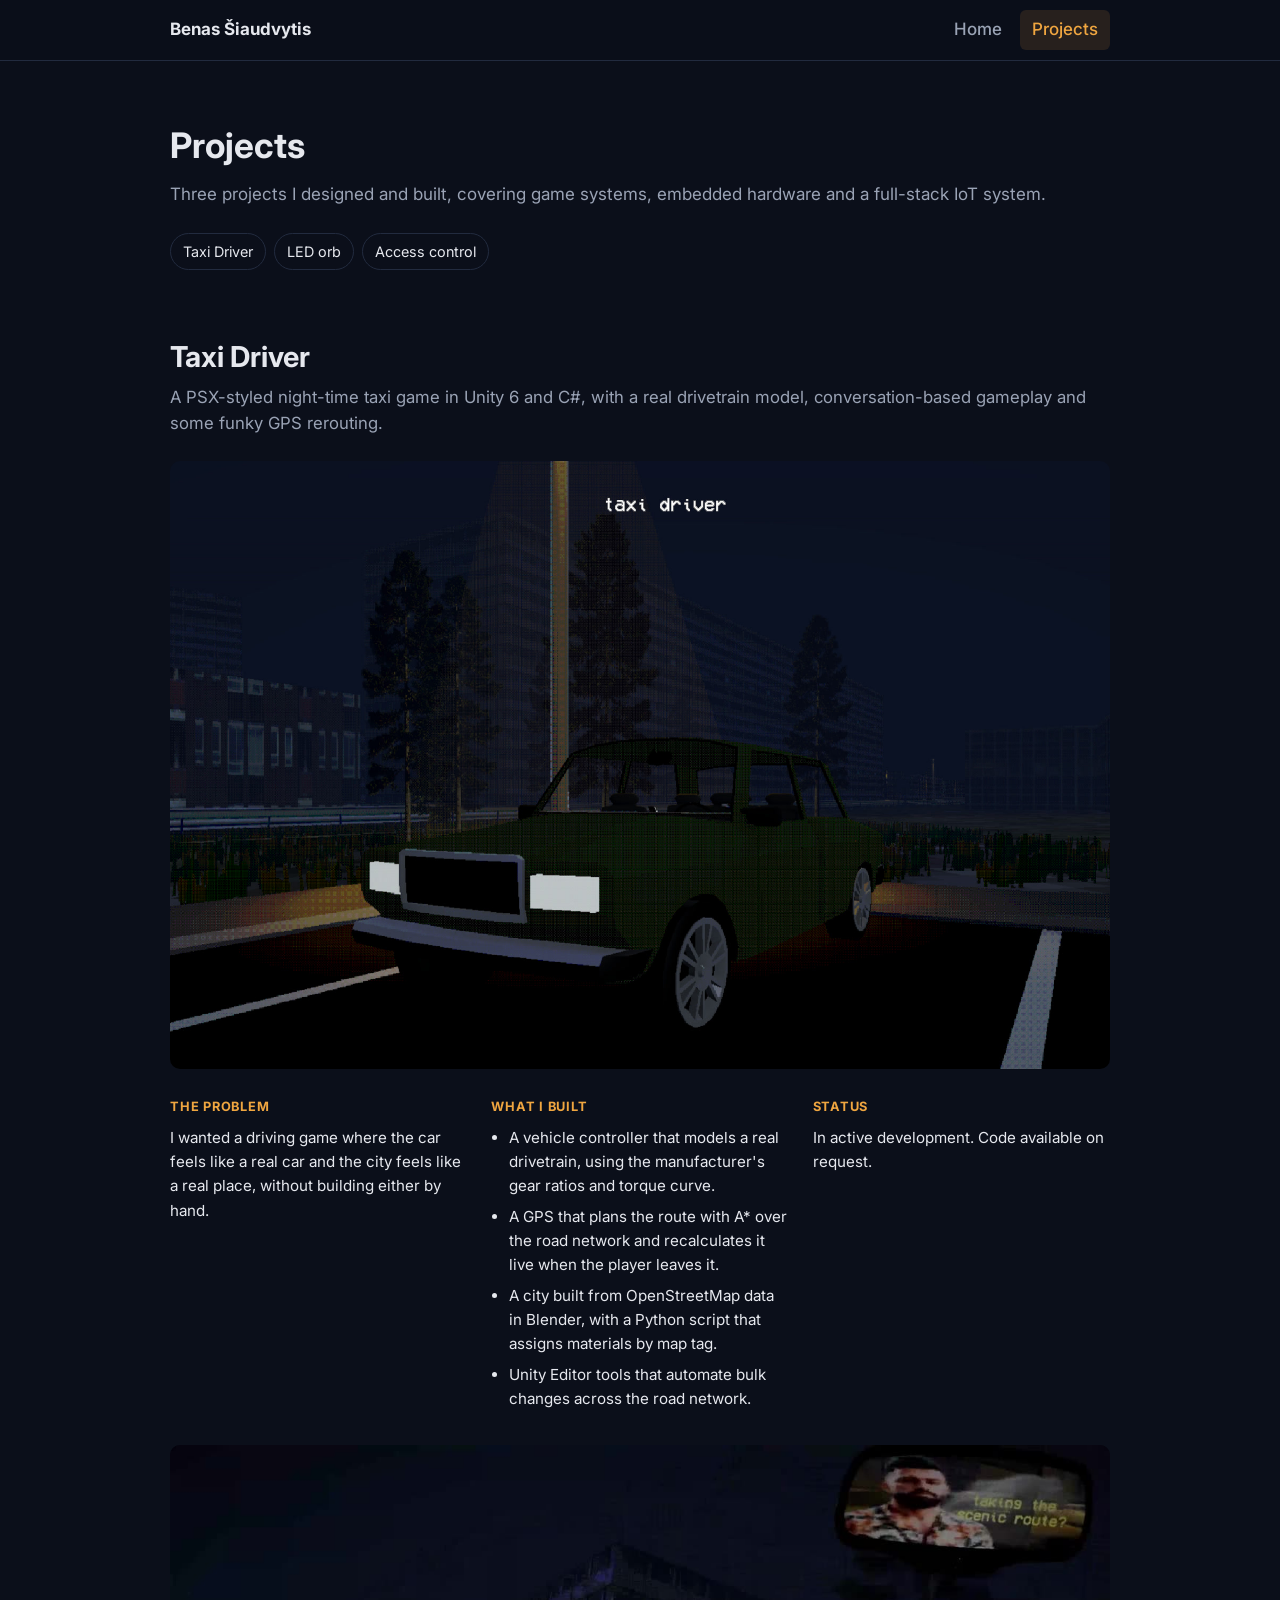
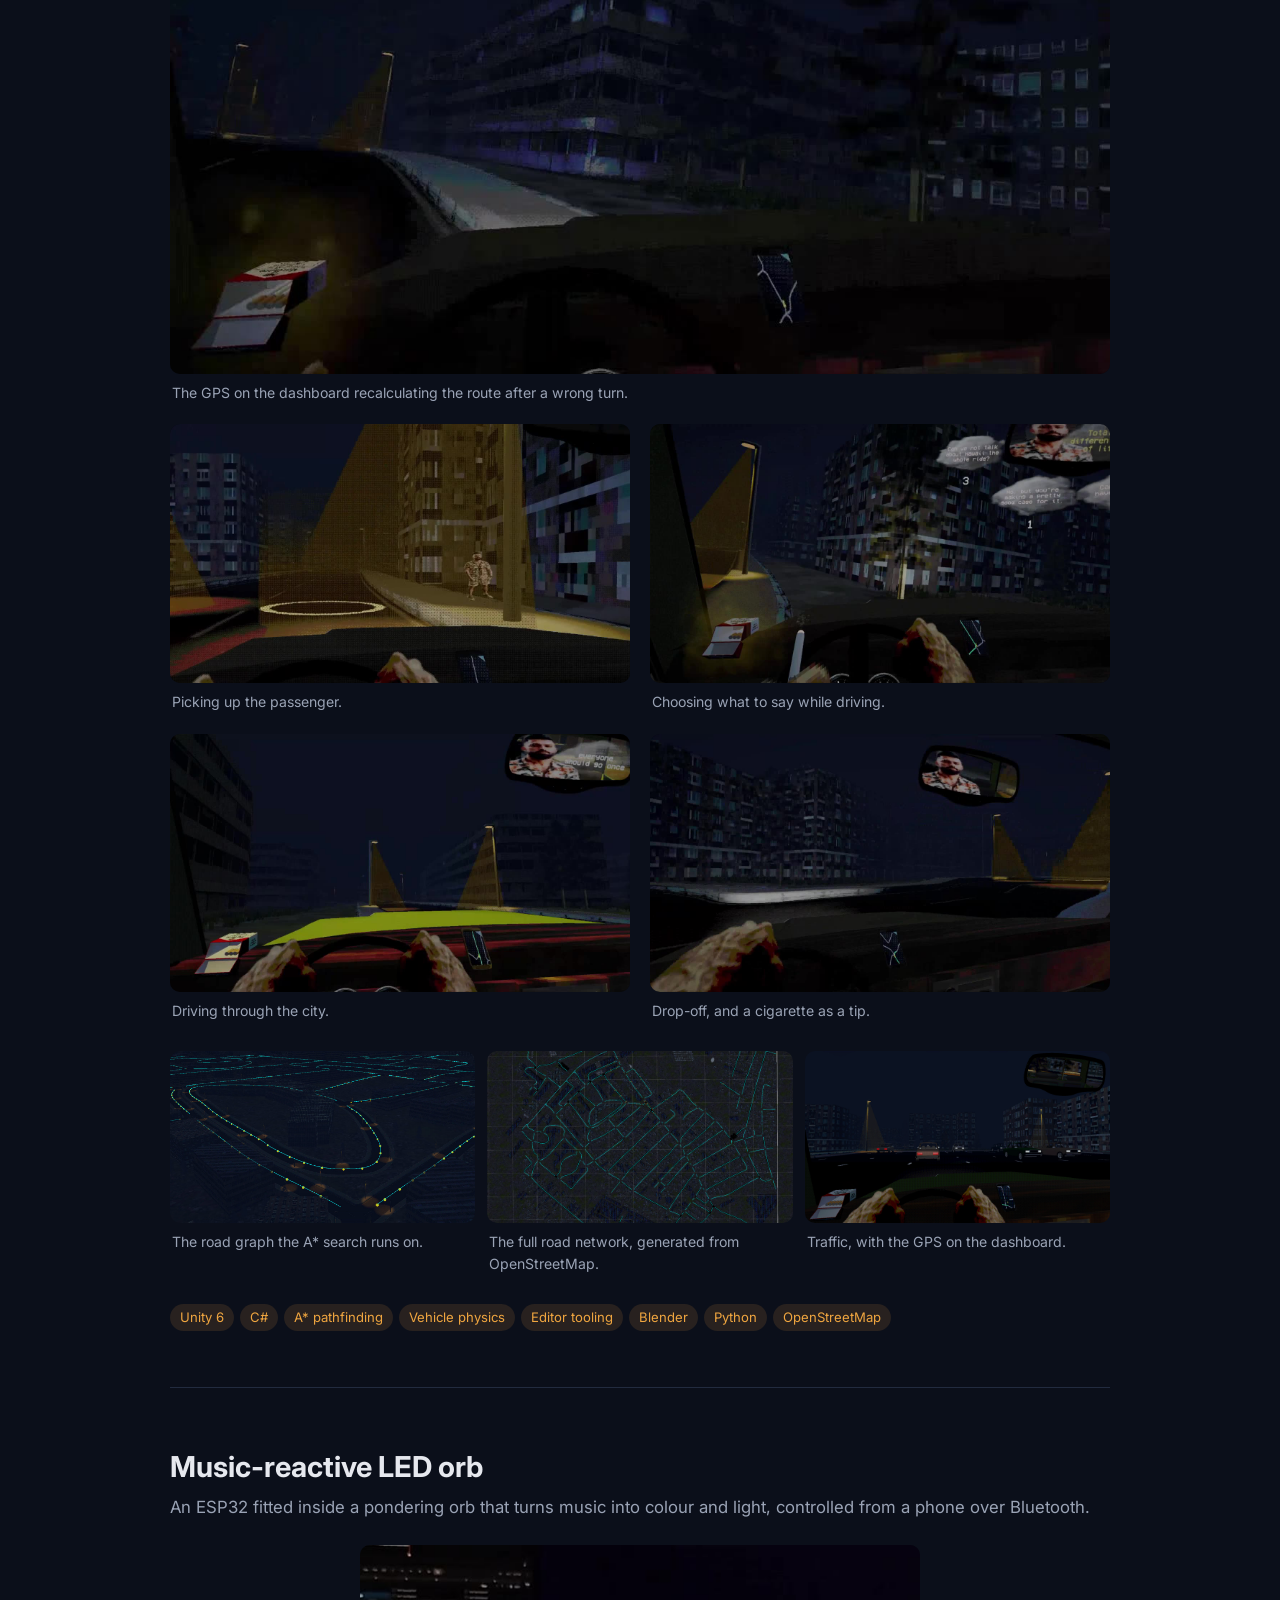
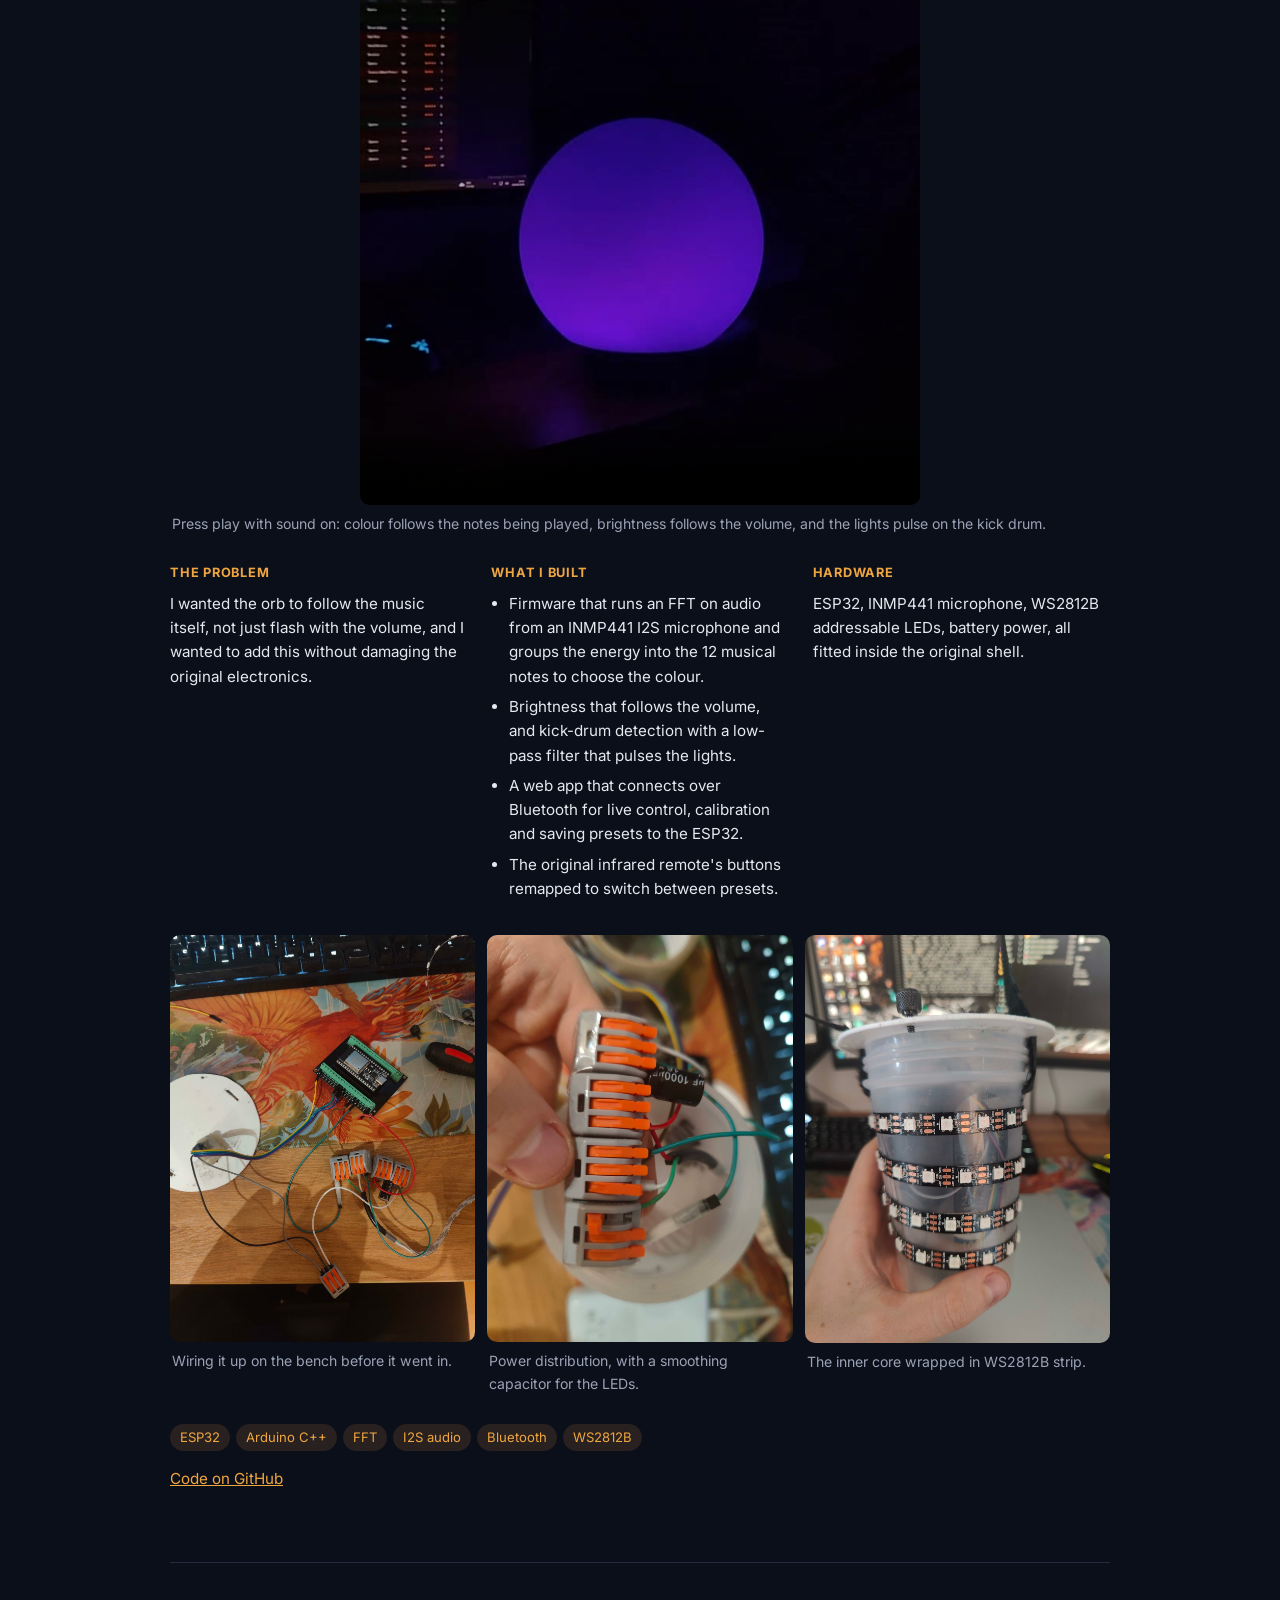
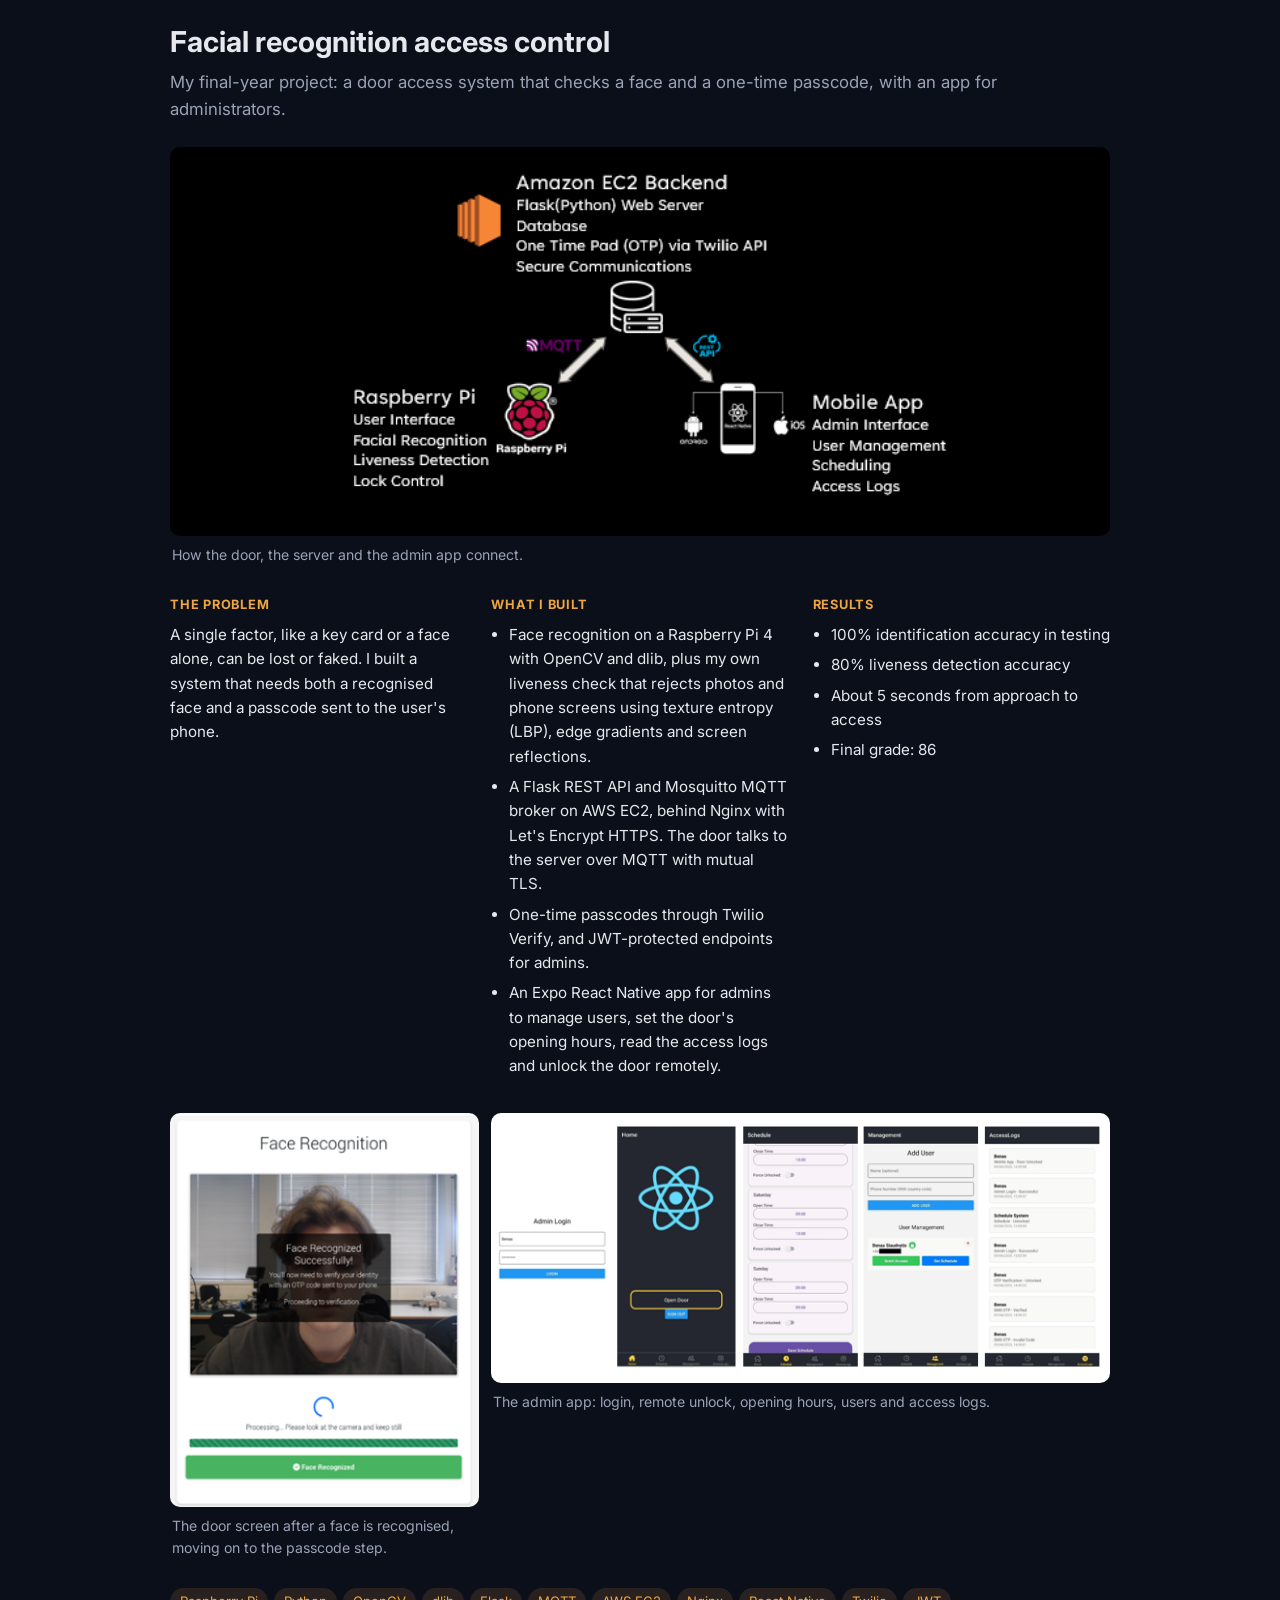
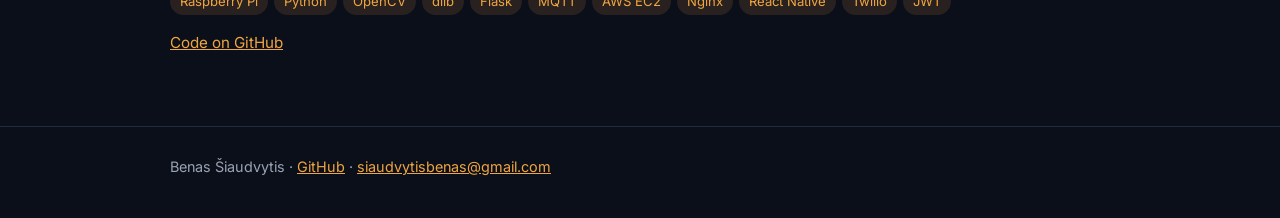
==== projects.html @ 27dfde6b "Portfolio website launch" ====
<!doctype html>
<html lang="en">
<head>
  <meta charset="utf-8">
  <meta name="viewport" content="width=device-width, initial-scale=1">
  <title>Projects · Benas Šiaudvytis</title>
  <meta name="description" content="Projects by Benas Šiaudvytis: a Unity driving game, a music-reactive ESP32 LED orb and a facial recognition access control system.">
  <link rel="preconnect" href="https://fonts.googleapis.com">
  <link rel="preconnect" href="https://fonts.gstatic.com" crossorigin>
  <link href="https://fonts.googleapis.com/css2?family=Inter:wght@400;500;600;700&display=swap" rel="stylesheet">
  <link rel="stylesheet" href="style.css">
</head>
<body>
  <header class="site-header">
    <div class="wrap">
      <a class="brand" href="index.html">Benas Šiaudvytis</a>
      <nav class="nav">
        <a href="index.html">Home</a>
        <a href="projects.html" aria-current="page">Projects</a>
      </nav>
    </div>
  </header>

  <main class="wrap">
    <section class="page-title">
      <h1>Projects</h1>
      <p>Three projects I designed and built, covering game systems, embedded hardware and a full-stack IoT system.</p>
      <ul class="jump">
        <li><a href="#taxi">Taxi Driver</a></li>
        <li><a href="#orb">LED orb</a></li>
        <li><a href="#access">Access control</a></li>
      </ul>
    </section>

    <!-- Taxi Driver -->
    <article class="project" id="taxi">
      <h2>Taxi Driver</h2>
      <p class="summary">A PSX-styled night-time taxi game in Unity 6 and C#, with a real drivetrain model, conversation-based gameplay and some funky GPS rerouting.</p>

      <figure class="headline">
        <div class="media"><img src="assets/taxi/headline.jpg" alt="A green Lada parked under a street lamp, with the title taxi driver above it"></div>
      </figure>

      <div class="detail">
        <div>
          <h3>The problem</h3>
          <p>I wanted a driving game where the car feels like a real car and the city feels like a real place, without building either by hand.</p>
        </div>
        <div>
          <h3>What I built</h3>
          <ul>
            <li>A vehicle controller that models a real drivetrain, using the manufacturer's gear ratios and torque curve.</li>
            <li>A GPS that plans the route with A* over the road network and recalculates it live when the player leaves it.</li>
            <li>A city built from OpenStreetMap data in Blender, with a Python script that assigns materials by map tag.</li>
            <li>Unity Editor tools that automate bulk changes across the road network.</li>
          </ul>
        </div>
        <div>
          <h3>Status</h3>
          <p>In active development. Code available on request.</p>
        </div>
      </div>

      <div class="clips">
        <figure>
          <div class="media"><video data-src="assets/taxi/04-gps-rerouting.mp4" poster="assets/taxi/04-gps-rerouting-poster.jpg" muted loop playsinline preload="none"></video></div>
          <figcaption>The GPS on the dashboard recalculating the route after a wrong turn.</figcaption>
        </figure>
        <figure>
          <div class="media"><video data-src="assets/taxi/01-passenger-intro.mp4" poster="assets/taxi/01-passenger-intro-poster.jpg" muted loop playsinline preload="none"></video></div>
          <figcaption>Picking up the passenger.</figcaption>
        </figure>
        <figure>
          <div class="media"><video data-src="assets/taxi/02-dialogue-options.mp4" poster="assets/taxi/02-dialogue-options-poster.jpg" muted loop playsinline preload="none"></video></div>
          <figcaption>Choosing what to say while driving.</figcaption>
        </figure>
        <figure>
          <div class="media"><video data-src="assets/taxi/03-driving.mp4" poster="assets/taxi/03-driving-poster.jpg" muted loop playsinline preload="none"></video></div>
          <figcaption>Driving through the city.</figcaption>
        </figure>
        <figure>
          <div class="media"><video data-src="assets/taxi/05-cigarette-handoff.mp4" poster="assets/taxi/05-cigarette-handoff-poster.jpg" muted loop playsinline preload="none"></video></div>
          <figcaption>Drop-off, and a cigarette as a tip.</figcaption>
        </figure>
      </div>

      <div class="gallery">
        <figure>
          <div class="media"><img src="assets/taxi/road-graph-gps-nodes.jpg" alt="The road network drawn over the city, with the navigation nodes the A* search uses" loading="lazy"></div>
          <figcaption>The road graph the A* search runs on.</figcaption>
        </figure>
        <figure>
          <div class="media"><img src="assets/taxi/map-road-network.jpg" alt="Top-down view of the whole city's road network" loading="lazy"></div>
          <figcaption>The full road network, generated from OpenStreetMap.</figcaption>
        </figure>
        <figure>
          <div class="media"><img src="assets/taxi/traffic-with-gps.jpg" alt="Traffic ahead on a city road, with the GPS phone on the dashboard" loading="lazy"></div>
          <figcaption>Traffic, with the GPS on the dashboard.</figcaption>
        </figure>
      </div>

      <ul class="tags">
        <li>Unity 6</li><li>C#</li><li>A* pathfinding</li><li>Vehicle physics</li><li>Editor tooling</li><li>Blender</li><li>Python</li><li>OpenStreetMap</li>
      </ul>
    </article>

    <!-- LED orb -->
    <article class="project" id="orb">
      <h2>Music-reactive LED orb</h2>
      <p class="summary">An ESP32 fitted inside a pondering orb that turns music into colour and light, controlled from a phone over Bluetooth.</p>

      <figure class="headline">
        <div class="media orb-clip"><video src="assets/orb/orb-music.mp4" poster="assets/orb/orb-music-poster.jpg" controls playsinline preload="metadata"></video></div>
        <figcaption>Press play with sound on: colour follows the notes being played, brightness follows the volume, and the lights pulse on the kick drum.</figcaption>
      </figure>

      <div class="detail">
        <div>
          <h3>The problem</h3>
          <p>I wanted the orb to follow the music itself, not just flash with the volume, and I wanted to add this without damaging the original electronics.</p>
        </div>
        <div>
          <h3>What I built</h3>
          <ul>
            <li>Firmware that runs an FFT on audio from an INMP441 I2S microphone and groups the energy into the 12 musical notes to choose the colour.</li>
            <li>Brightness that follows the volume, and kick-drum detection with a low-pass filter that pulses the lights.</li>
            <li>A web app that connects over Bluetooth for live control, calibration and saving presets to the ESP32.</li>
            <li>The original infrared remote's buttons remapped to switch between presets.</li>
          </ul>
        </div>
        <div>
          <h3>Hardware</h3>
          <p>ESP32, INMP441 microphone, WS2812B addressable LEDs, battery power, all fitted inside the original shell.</p>
        </div>
      </div>

            <div class="gallery portraits">
        <figure>
          <div class="media"><img src="assets/orb/wiring-layout.jpg" alt="ESP32 on a screw-terminal board wired to lever connectors and an LED strip, laid out on a desk" loading="lazy"></div>
          <figcaption>Wiring it up on the bench before it went in.</figcaption>
        </figure>
        <figure>
          <div class="media"><img src="assets/orb/connectors.jpg" alt="Close-up of lever connectors and a smoothing capacitor inside the orb's base" loading="lazy"></div>
          <figcaption>Power distribution, with a smoothing capacitor for the LEDs.</figcaption>
        </figure>
        <figure>
          <div class="media"><img src="assets/orb/led-core.jpg" alt="The orb's inner core wrapped in rows of addressable LED strip, with the lid fitted" loading="lazy"></div>
          <figcaption>The inner core wrapped in WS2812B strip.</figcaption>
        </figure>
      </div>

<ul class="tags">
        <li>ESP32</li><li>Arduino C++</li><li>FFT</li><li>I2S audio</li><li>Bluetooth</li><li>WS2812B</li>
      </ul>
      <p class="project-links"><a href="https://github.com/FizziMilk">Code on GitHub</a></p>
    </article>

    <!-- Access control -->
    <article class="project" id="access">
      <h2>Facial recognition access control</h2>
      <p class="summary">My final-year project: a door access system that checks a face and a one-time passcode, with an app for administrators.</p>

      <figure class="headline">
        <div class="media diagram"><img src="assets/iot/system-overview.png" alt="System diagram: a Raspberry Pi and a React Native mobile app both connect to a Flask backend on Amazon EC2, the Pi over MQTT and the app over a REST API"></div>
        <figcaption>How the door, the server and the admin app connect.</figcaption>
      </figure>

      <div class="detail">
        <div>
          <h3>The problem</h3>
          <p>A single factor, like a key card or a face alone, can be lost or faked. I built a system that needs both a recognised face and a passcode sent to the user's phone.</p>
        </div>
        <div>
          <h3>What I built</h3>
          <ul>
            <li>Face recognition on a Raspberry Pi 4 with OpenCV and dlib, plus my own liveness check that rejects photos and phone screens using texture entropy (LBP), edge gradients and screen reflections.</li>
            <li>A Flask REST API and Mosquitto MQTT broker on AWS EC2, behind Nginx with Let's Encrypt HTTPS. The door talks to the server over MQTT with mutual TLS.</li>
            <li>One-time passcodes through Twilio Verify, and JWT-protected endpoints for admins.</li>
            <li>An Expo React Native app for admins to manage users, set the door's opening hours, read the access logs and unlock the door remotely.</li>
          </ul>
        </div>
        <div>
          <h3>Results</h3>
          <ul>
            <li>100% identification accuracy in testing</li>
            <li>80% liveness detection accuracy</li>
            <li>About 5 seconds from approach to access</li>
            <li>Final grade: 86</li>
          </ul>
        </div>
      </div>

            <div class="gallery natural">
        <figure>
          <div class="media"><img src="assets/iot/face-recognition.png" alt="The door screen showing Face Recognized Successfully and asking for the passcode sent by text" loading="lazy"></div>
          <figcaption>The door screen after a face is recognised, moving on to the passcode step.</figcaption>
        </figure>
        <figure>
          <div class="media"><img src="assets/iot/admin-app.png" alt="Five screens of the admin app: login, home with an Open Door button, weekly schedule, user management and access logs" loading="lazy"></div>
          <figcaption>The admin app: login, remote unlock, opening hours, users and access logs.</figcaption>
        </figure>
      </div>

<ul class="tags">
        <li>Raspberry Pi</li><li>Python</li><li>OpenCV</li><li>dlib</li><li>Flask</li><li>MQTT</li><li>AWS EC2</li><li>Nginx</li><li>React Native</li><li>Twilio</li><li>JWT</li>
      </ul>
      <p class="project-links"><a href="https://github.com/FizziMilk/iot-access-control-system">Code on GitHub</a></p>
    </article>
  </main>

  <footer class="site-footer">
    <div class="wrap">Benas Šiaudvytis · <a href="https://github.com/FizziMilk">GitHub</a> · <a href="mailto:siaudvytisbenas@gmail.com">siaudvytisbenas@gmail.com</a></div>
  </footer>

  <script>
    // Load and play each clip only while it is on screen, so the page stays light.
    const videos = document.querySelectorAll("video[data-src]");
    const observer = new IntersectionObserver(entries => {
      for (const entry of entries) {
        const v = entry.target;
        if (entry.isIntersecting) {
          if (!v.src) v.src = v.dataset.src;
          v.play().catch(() => {});
        } else {
          v.pause();
        }
      }
    }, { threshold: 0.25 });
    videos.forEach(v => observer.observe(v));
  </script>
</body>
</html>
---- style.css ----
:root {
  /* Night city: deep navy ground, sodium street-lamp amber as the one accent */
  --bg: #0b0f1a;
  --surface: #121929;
  --text: #e6e8ee;
  --muted: #9aa3b5;
  --line: #222b3f;
  --accent: #f0a640;
  --accent-hover: #ffbd5c;
  --accent-soft: rgba(240, 166, 64, 0.12);
  --on-accent: #0b0f1a;
  --media-bg: #070a12;
  --max: 980px;
  color-scheme: dark;
}

* { box-sizing: border-box; }

html { scroll-behavior: smooth; }

body {
  margin: 0;
  background: var(--bg);
  color: var(--text);
  font-family: "Inter", system-ui, -apple-system, "Segoe UI", Roboto, sans-serif;
  font-size: 17px;
  line-height: 1.6;
}

a { color: var(--accent); }
a:hover { text-decoration-thickness: 2px; }
:focus-visible { outline: 2px solid var(--accent); outline-offset: 2px; }

img, video { display: block; max-width: 100%; }

.wrap { max-width: var(--max); margin: 0 auto; padding: 0 20px; }

/* Header and navigation */
.site-header {
  position: sticky; top: 0; z-index: 10;
  background: rgba(11, 15, 26, 0.88);
  backdrop-filter: blur(6px);
  border-bottom: 1px solid var(--line);
}
.site-header .wrap {
  display: flex; align-items: center; justify-content: space-between;
  height: 60px;
}
.brand { font-weight: 700; color: var(--text); text-decoration: none; }
.nav { display: flex; gap: 6px; }
.nav a {
  color: var(--muted); text-decoration: none; font-weight: 500;
  padding: 6px 12px; border-radius: 6px;
}
.nav a:hover { color: var(--text); background: var(--surface); }
.nav a[aria-current="page"] { color: var(--accent); background: var(--accent-soft); }

/* Home page */
.hero { padding: 88px 0 56px; }
.hero h1 { font-size: clamp(2.2rem, 6vw, 3.4rem); line-height: 1.1; margin: 0 0 12px; }
.hero .tagline { font-size: 1.2rem; color: var(--muted); margin: 0 0 28px; max-width: 640px; }
.hero p { max-width: 680px; }

.links { display: flex; flex-wrap: wrap; gap: 10px; margin-top: 28px; }
.btn {
  display: inline-block; padding: 10px 18px; border-radius: 8px;
  border: 1px solid var(--line); background: var(--surface);
  color: var(--text); text-decoration: none; font-weight: 600; font-size: 0.95rem;
}
.btn:hover { border-color: var(--accent); color: var(--accent); }
.btn.primary { background: var(--accent); border-color: var(--accent); color: var(--on-accent); }
.btn.primary:hover { background: var(--accent-hover); border-color: var(--accent-hover); }

.section { padding: 48px 0; border-top: 1px solid var(--line); }
.section h2 { font-size: 1.5rem; margin: 0 0 20px; }

.cards { display: grid; grid-template-columns: repeat(3, 1fr); gap: 16px; }
.card {
  display: block; background: var(--surface); border: 1px solid var(--line);
  border-radius: 10px; overflow: hidden; color: var(--text); text-decoration: none;
}
.card:hover { border-color: var(--accent); }
.card .thumb { aspect-ratio: 16 / 9; background: var(--media-bg); object-fit: cover; object-position: center top; width: 100%; }
.card .thumb.empty {
  display: flex; align-items: center; justify-content: center;
  color: var(--muted); font-size: 0.85rem;
}
.card .body { padding: 14px 16px 18px; }
.card h3 { margin: 0 0 4px; font-size: 1.05rem; }
.card p { margin: 0; color: var(--muted); font-size: 0.92rem; line-height: 1.5; }

.skills { display: grid; grid-template-columns: 180px 1fr; gap: 10px 24px; margin: 0; }
.skills dt { font-weight: 600; }
.skills dd { margin: 0; color: var(--muted); }

/* Projects page */
.page-title { padding: 56px 0 8px; }
.page-title h1 { margin: 0 0 8px; font-size: 2.2rem; }
.page-title p { margin: 0; color: var(--muted); }

.jump { display: flex; flex-wrap: wrap; gap: 8px; margin: 24px 0 0; padding: 0; list-style: none; }
.jump a {
  display: inline-block; padding: 6px 12px; border: 1px solid var(--line);
  border-radius: 999px; color: var(--text); text-decoration: none; font-size: 0.9rem;
}
.jump a:hover { border-color: var(--accent); color: var(--accent); }

.project { padding: 56px 0; border-top: 1px solid var(--line); scroll-margin-top: 70px; }
.project:first-of-type { border-top: 0; }
.project h2 { font-size: 1.8rem; margin: 0 0 4px; }
.project .summary { color: var(--muted); margin: 0 0 24px; font-size: 1.05rem; }

.media { background: var(--media-bg); border-radius: 10px; overflow: hidden; }
.media img, .media video { width: 100%; height: auto; }
figure { margin: 0; }
figcaption { font-size: 0.88rem; color: var(--muted); padding: 8px 2px 0; }

.headline { margin-bottom: 28px; }

.clips { display: grid; grid-template-columns: repeat(2, 1fr); gap: 20px; margin: 28px 0; }
.clips figure:first-child { grid-column: 1 / -1; }

.gallery { display: grid; grid-template-columns: repeat(3, 1fr); gap: 12px; margin: 28px 0; }
.gallery .media { aspect-ratio: 16 / 9; }
.gallery img { height: 100%; object-fit: cover; }

.detail { display: grid; grid-template-columns: repeat(3, 1fr); gap: 24px; margin: 28px 0; }
.detail h3 {
  font-size: 0.8rem; text-transform: uppercase; letter-spacing: 0.06em;
  color: var(--accent); margin: 0 0 8px;
}
.detail p, .detail ul { margin: 0; font-size: 0.95rem; }
.detail ul { padding-left: 18px; }
.detail li { margin-bottom: 6px; }

.tags { display: flex; flex-wrap: wrap; gap: 6px; margin: 20px 0 0; padding: 0; list-style: none; }
.tags li {
  font-size: 0.82rem; padding: 3px 10px; border-radius: 999px;
  background: var(--accent-soft); color: var(--accent);
}
.project-links { margin-top: 16px; font-size: 0.95rem; }

.placeholder {
  aspect-ratio: 16 / 9; display: flex; align-items: center; justify-content: center;
  border: 2px dashed var(--line); border-radius: 10px; color: var(--muted);
  font-size: 0.95rem; text-align: center; padding: 16px; background: var(--surface);
}

.site-footer { border-top: 1px solid var(--line); padding: 28px 0 40px; color: var(--muted); font-size: 0.9rem; }

@media (max-width: 760px) {
  body { font-size: 16px; }
  .hero { padding: 56px 0 40px; }
  .cards, .detail { grid-template-columns: 1fr; }
  .clips { grid-template-columns: 1fr; }
  .gallery { grid-template-columns: repeat(2, 1fr); }
  .skills { grid-template-columns: 1fr; gap: 2px; }
  .skills dd { margin-bottom: 10px; }
  .nav a { padding: 6px 8px; }
}

/* Diagrams and small screenshots keep their own shape instead of being cropped */
.card .thumb.contain { object-fit: contain; object-position: center; background: #000; }
.media.diagram { background: #000; display: flex; justify-content: center; padding: 16px; }
.media.diagram img { width: 100%; max-width: 640px; }
.gallery.natural { grid-template-columns: 1fr 2fr; align-items: start; }
.gallery.natural .media { aspect-ratio: auto; background: var(--surface); }
.gallery.natural img { height: auto; object-fit: contain; }
@media (max-width: 760px) { .gallery.natural { grid-template-columns: 1fr; } }

/* Orb: square clip kept to a sensible size, portrait build photos */
.media.orb-clip { max-width: 560px; margin: 0 auto; }
.gallery.portraits .media { aspect-ratio: 3 / 4; }
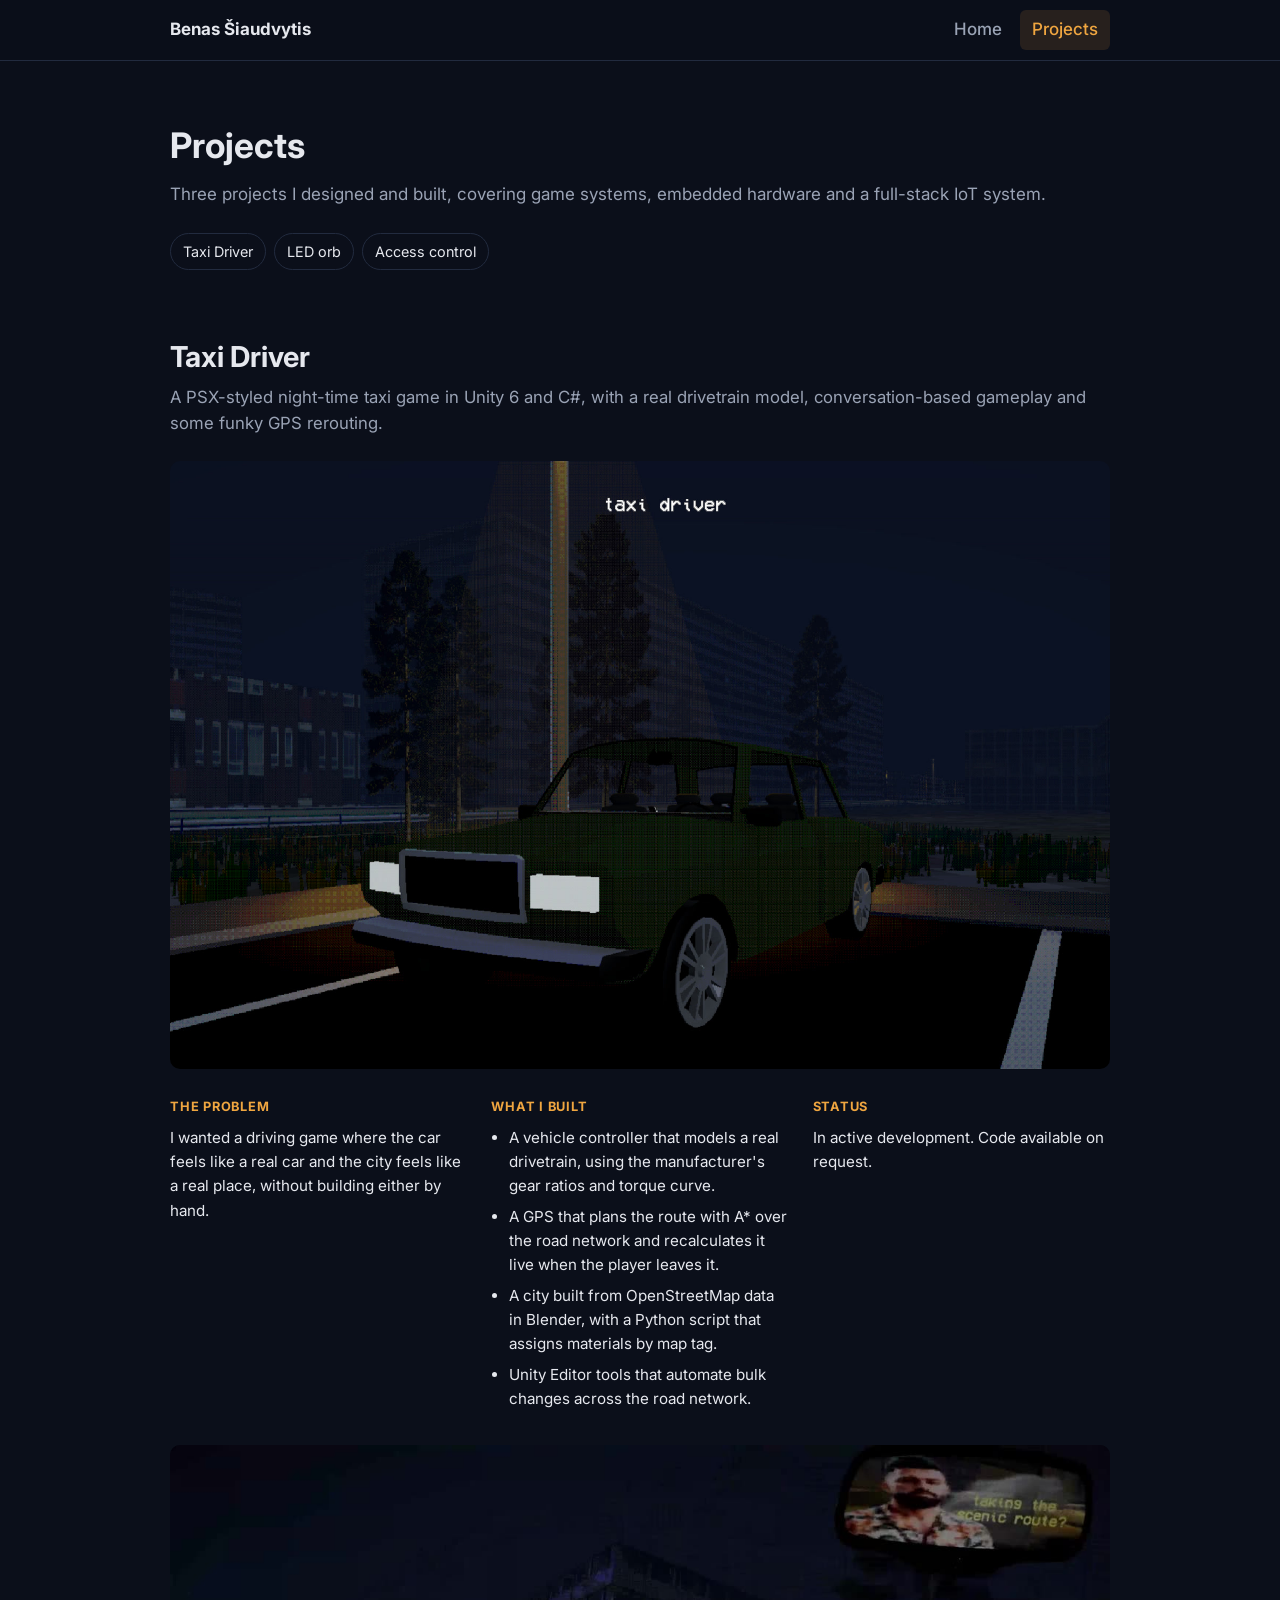
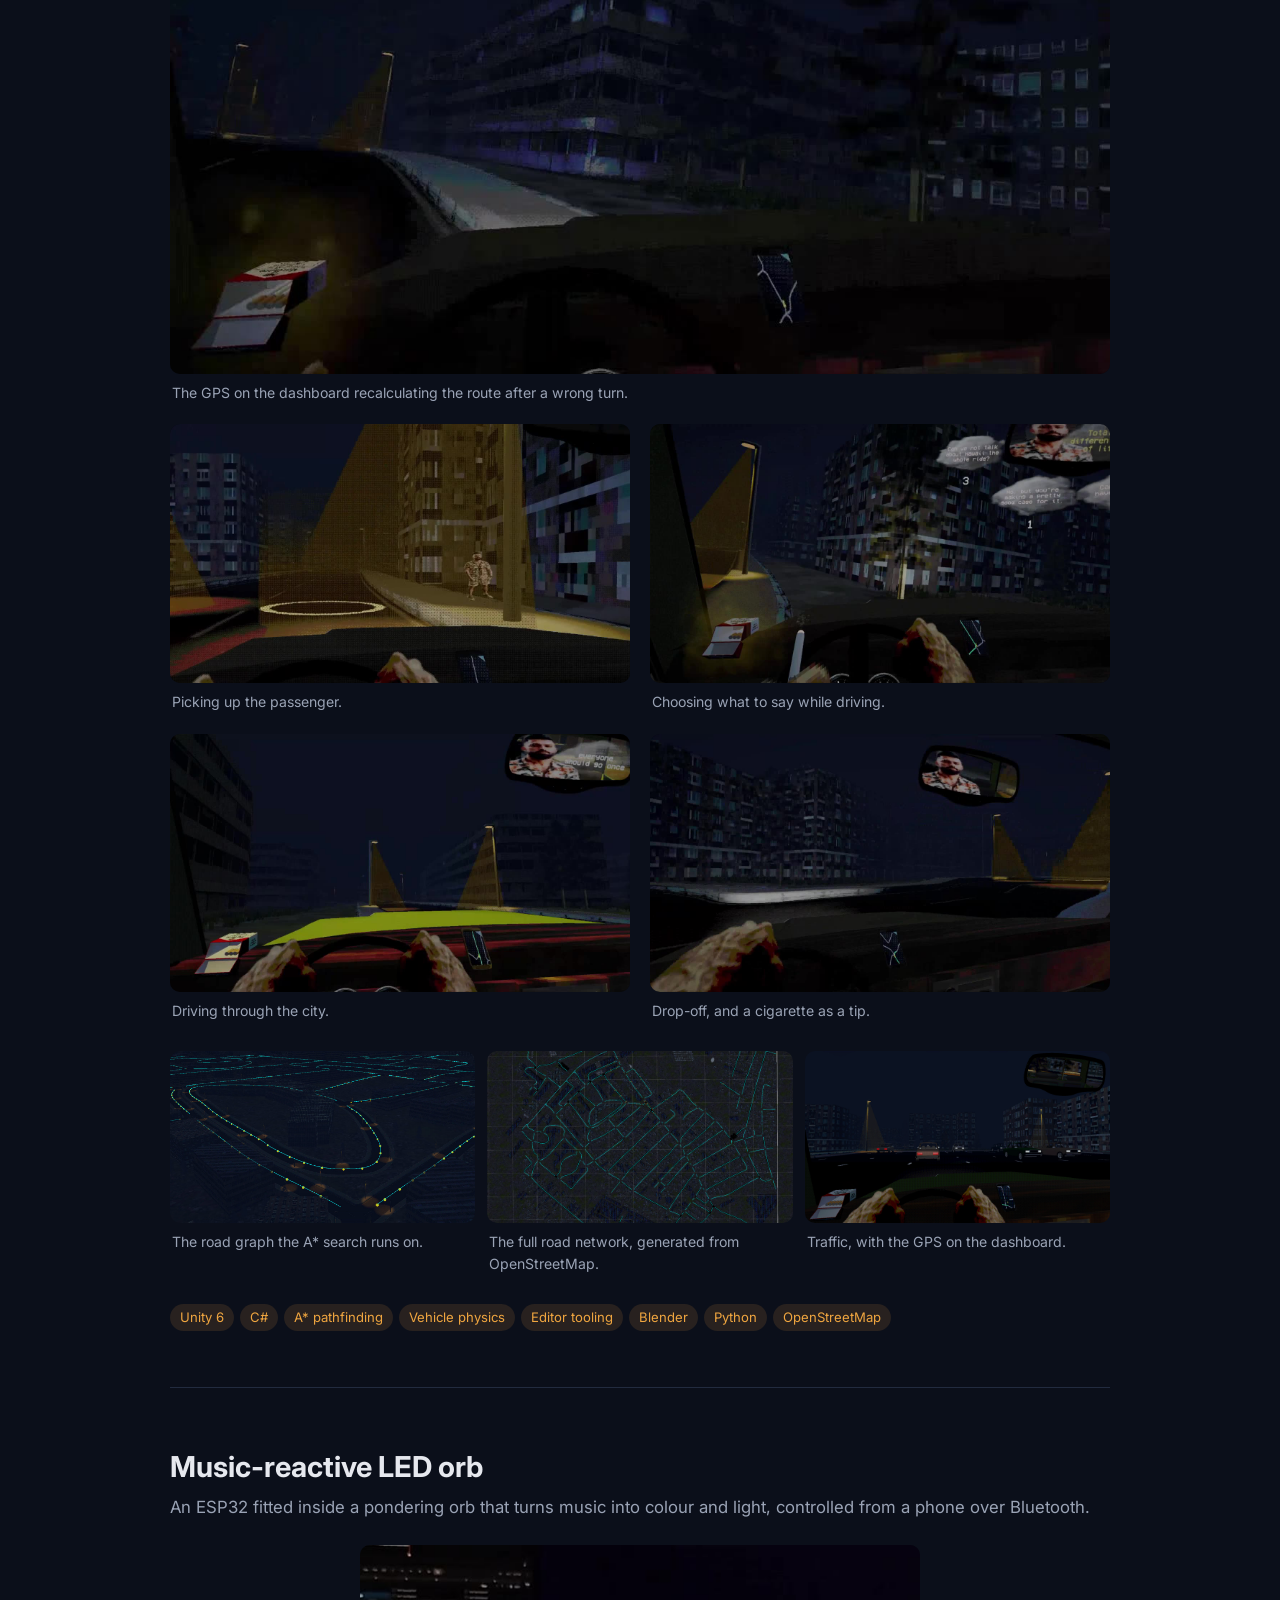
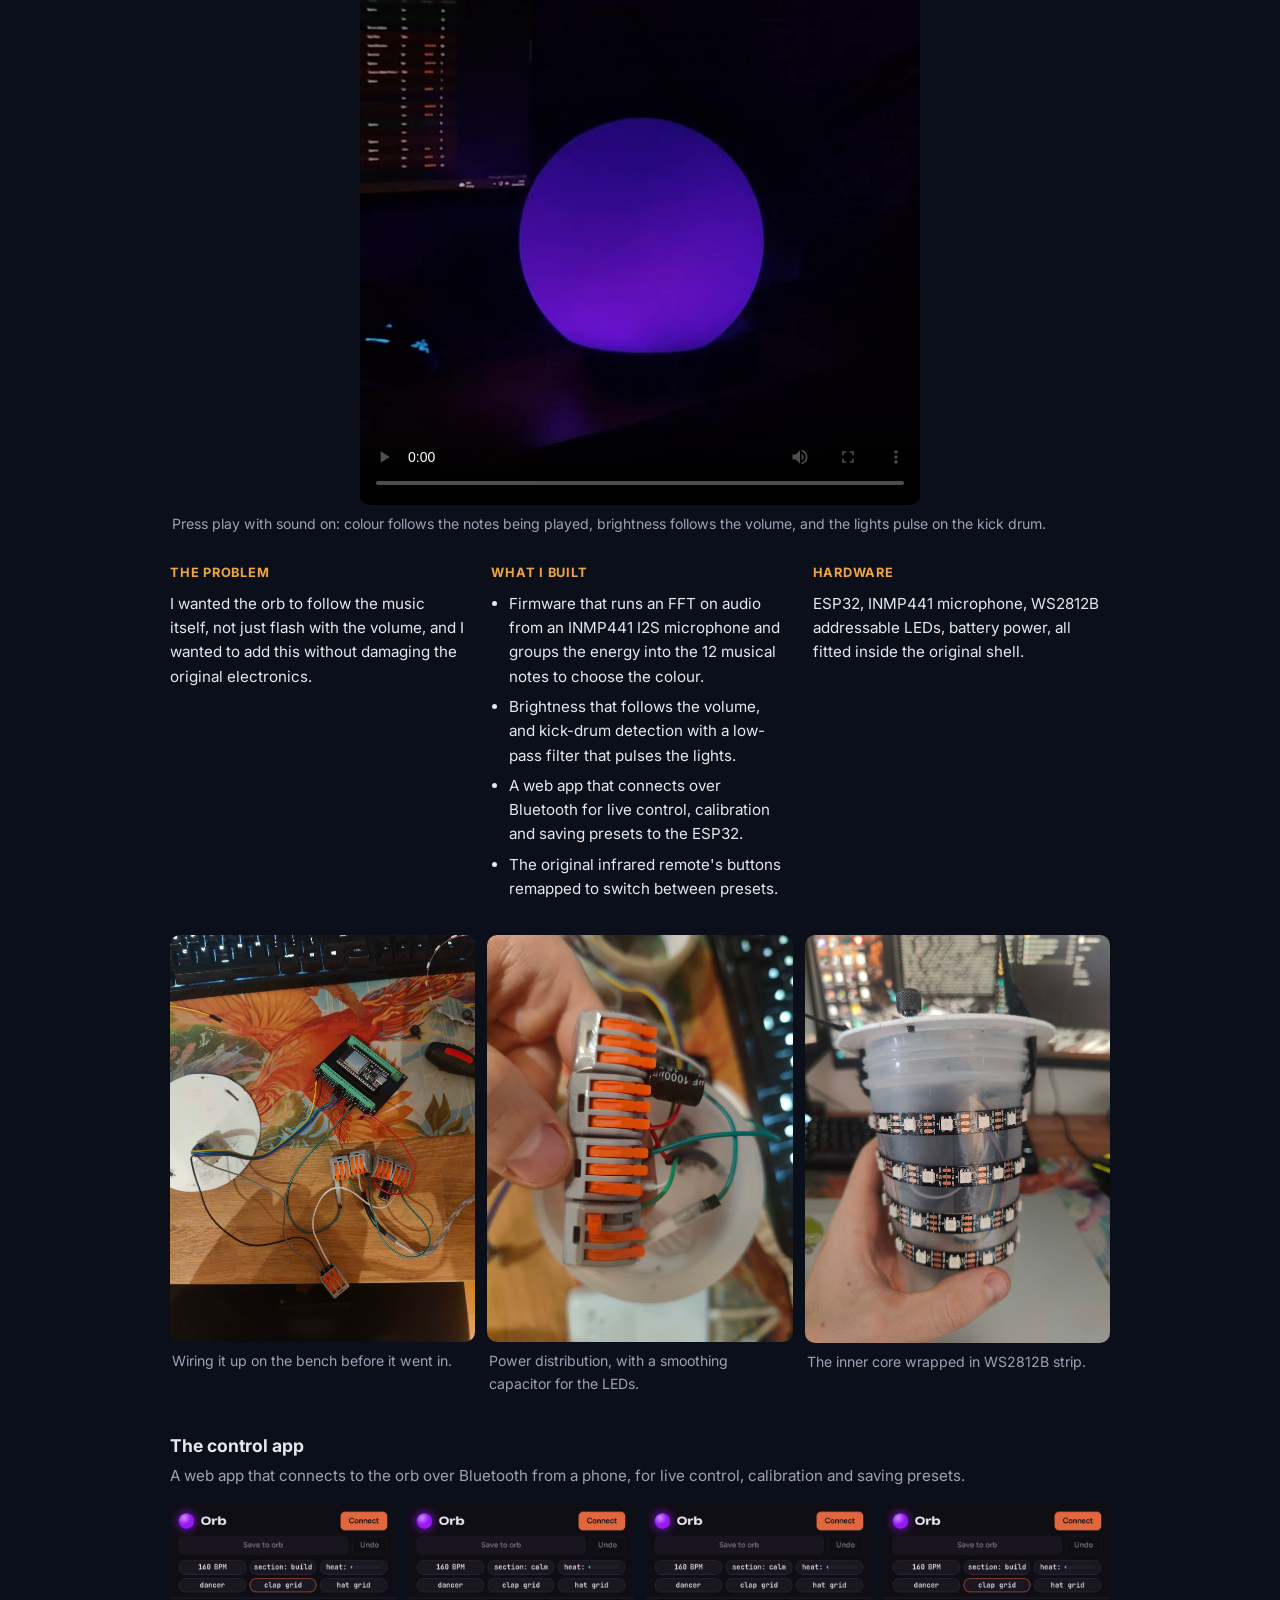
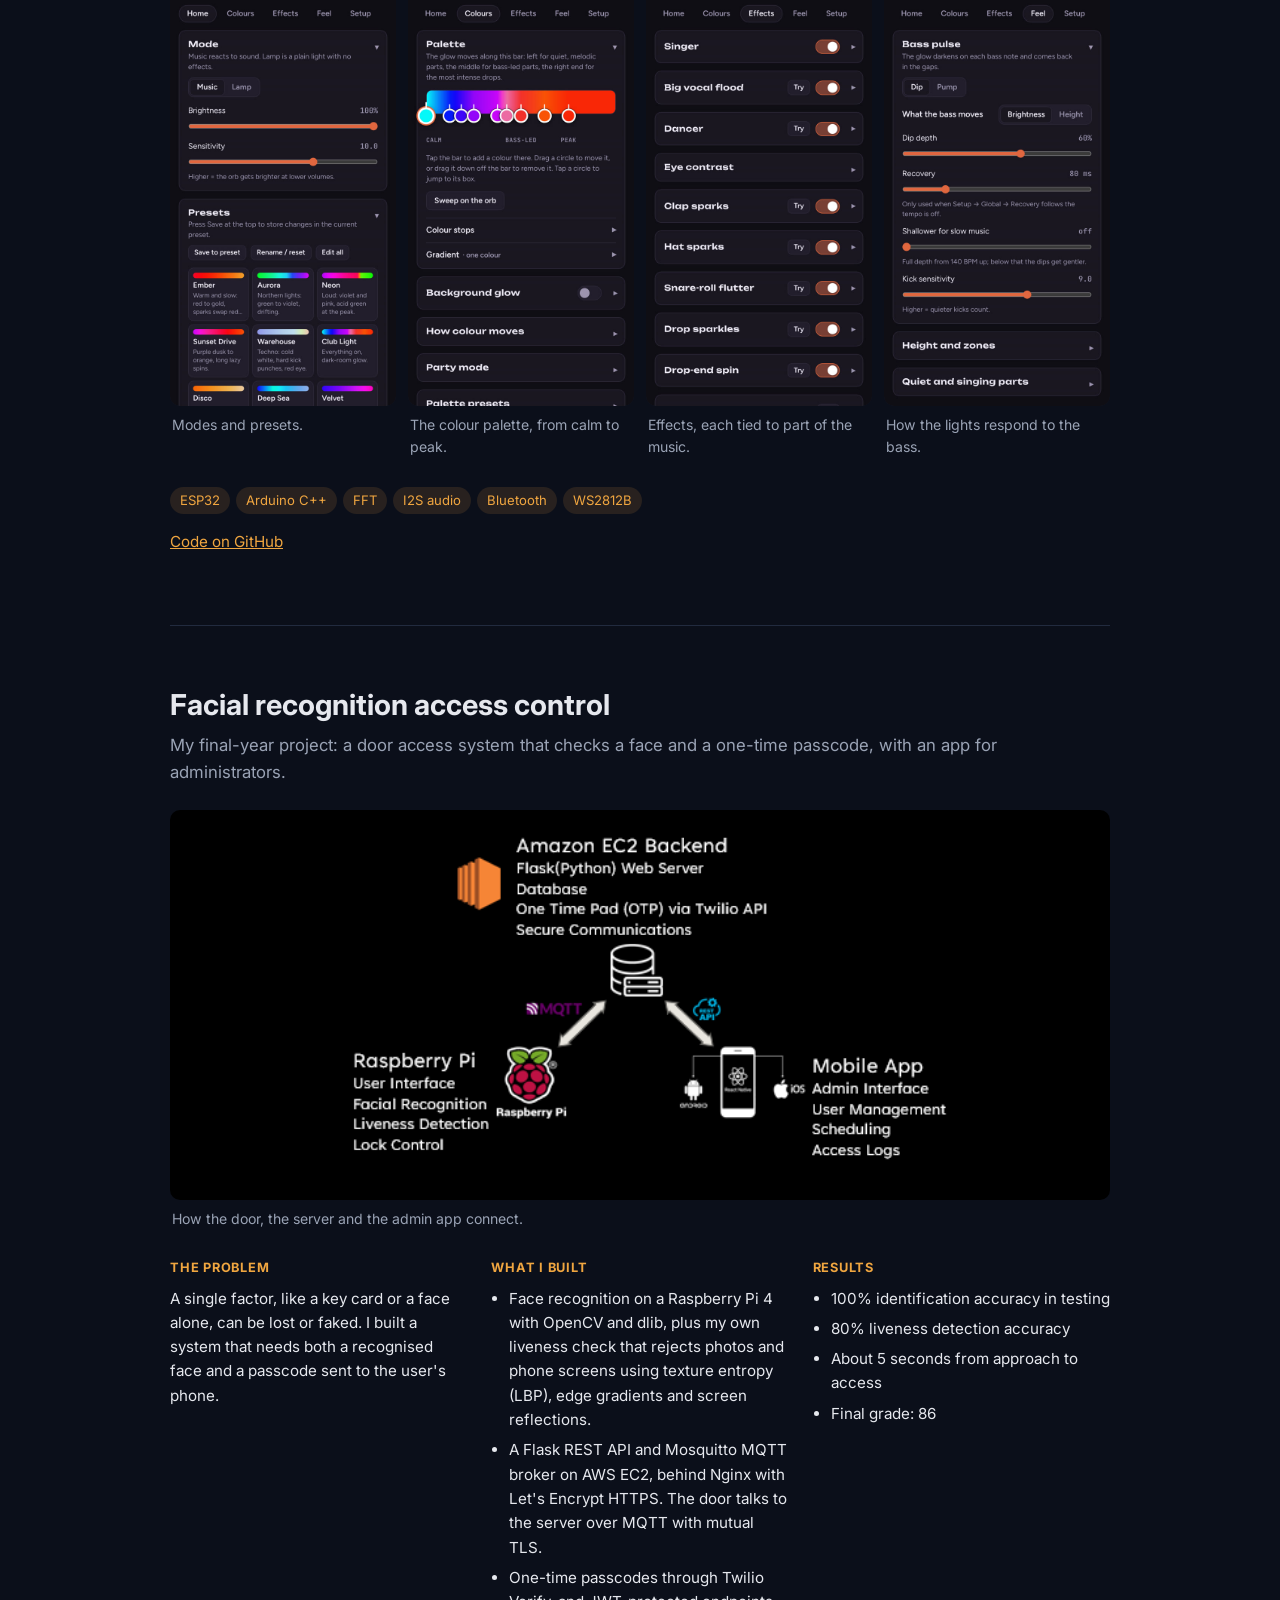
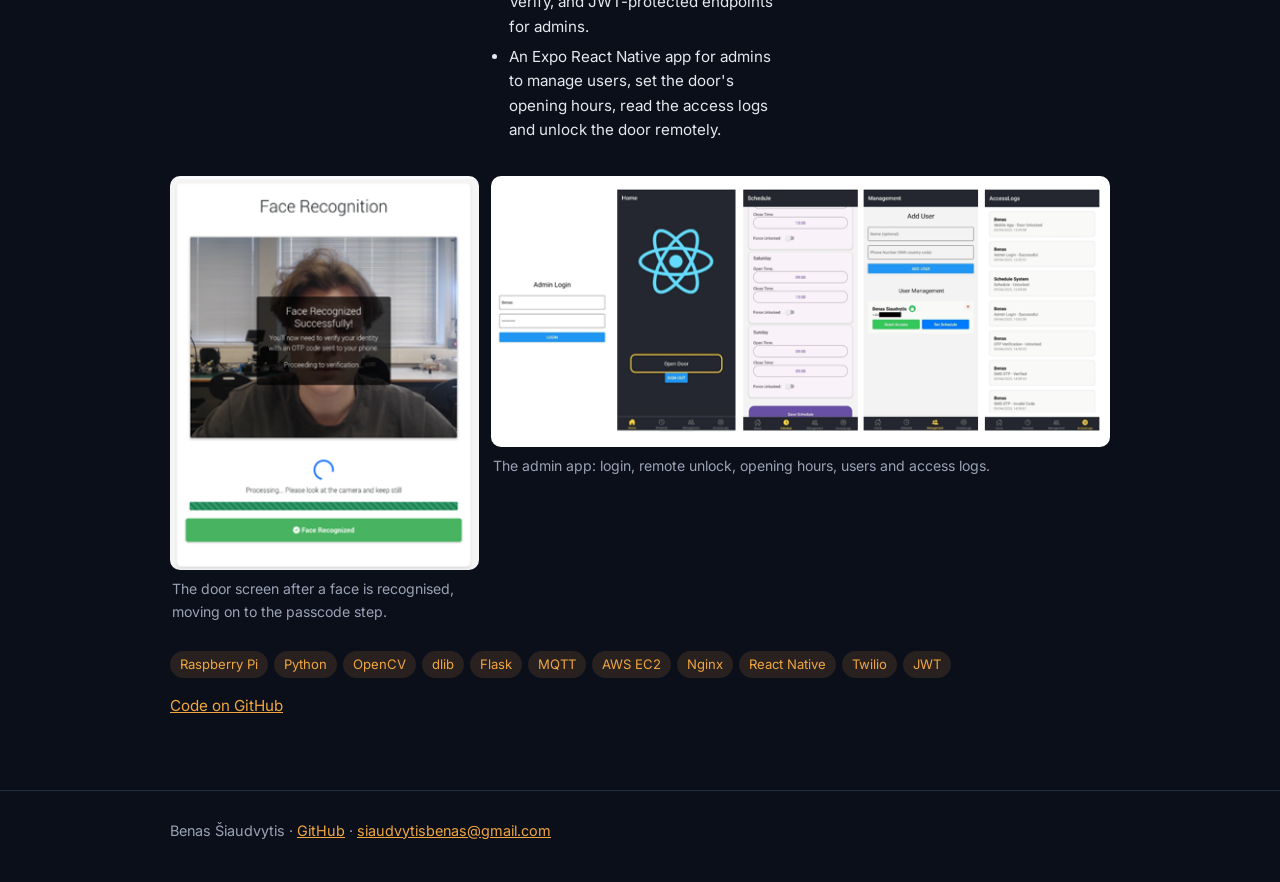
==== commit 2f23ca49: "Update" ====
--- a/projects.html
+++ b/projects.html
@@ -149,6 +149,27 @@
         </figure>
       </div>
 
+      <h3 class="sub">The control app</h3>
+      <p class="sub-intro">A web app that connects to the orb over Bluetooth from a phone, for live control, calibration and saving presets.</p>
+      <div class="gallery app-shots">
+        <figure>
+          <div class="media"><img src="assets/orb/app-home.jpg" alt="Orb web app: Home tab with mode, brightness, sensitivity and the preset list" loading="lazy"></div>
+          <figcaption>Modes and presets.</figcaption>
+        </figure>
+        <figure>
+          <div class="media"><img src="assets/orb/app-colours.jpg" alt="Orb web app: Colours tab with a palette bar running from calm to peak colours" loading="lazy"></div>
+          <figcaption>The colour palette, from calm to peak.</figcaption>
+        </figure>
+        <figure>
+          <div class="media"><img src="assets/orb/app-effects.jpg" alt="Orb web app: Effects tab with toggles for singer, dancer, clap and hat sparks" loading="lazy"></div>
+          <figcaption>Effects, each tied to part of the music.</figcaption>
+        </figure>
+        <figure>
+          <div class="media"><img src="assets/orb/app-feel.jpg" alt="Orb web app: Feel tab with bass pulse depth, recovery and kick sensitivity sliders" loading="lazy"></div>
+          <figcaption>How the lights respond to the bass.</figcaption>
+        </figure>
+      </div>
+
 <ul class="tags">
         <li>ESP32</li><li>Arduino C++</li><li>FFT</li><li>I2S audio</li><li>Bluetooth</li><li>WS2812B</li>
       </ul>
--- a/style.css
+++ b/style.css
@@ -171,3 +171,11 @@
 /* Orb: square clip kept to a sensible size, portrait build photos */
 .media.orb-clip { max-width: 560px; margin: 0 auto; }
 .gallery.portraits .media { aspect-ratio: 3 / 4; }
+
+/* Orb control app: phone screenshots in a row */
+h3.sub { font-size: 1.1rem; margin: 36px 0 4px; }
+.sub-intro { color: var(--muted); margin: 0; font-size: 0.95rem; }
+.gallery.app-shots { grid-template-columns: repeat(4, 1fr); margin-top: 16px; }
+.gallery.app-shots .media { aspect-ratio: 412 / 915; background: var(--surface); }
+.gallery.app-shots img { object-position: top; }
+@media (max-width: 760px) { .gallery.app-shots { grid-template-columns: repeat(2, 1fr); } }
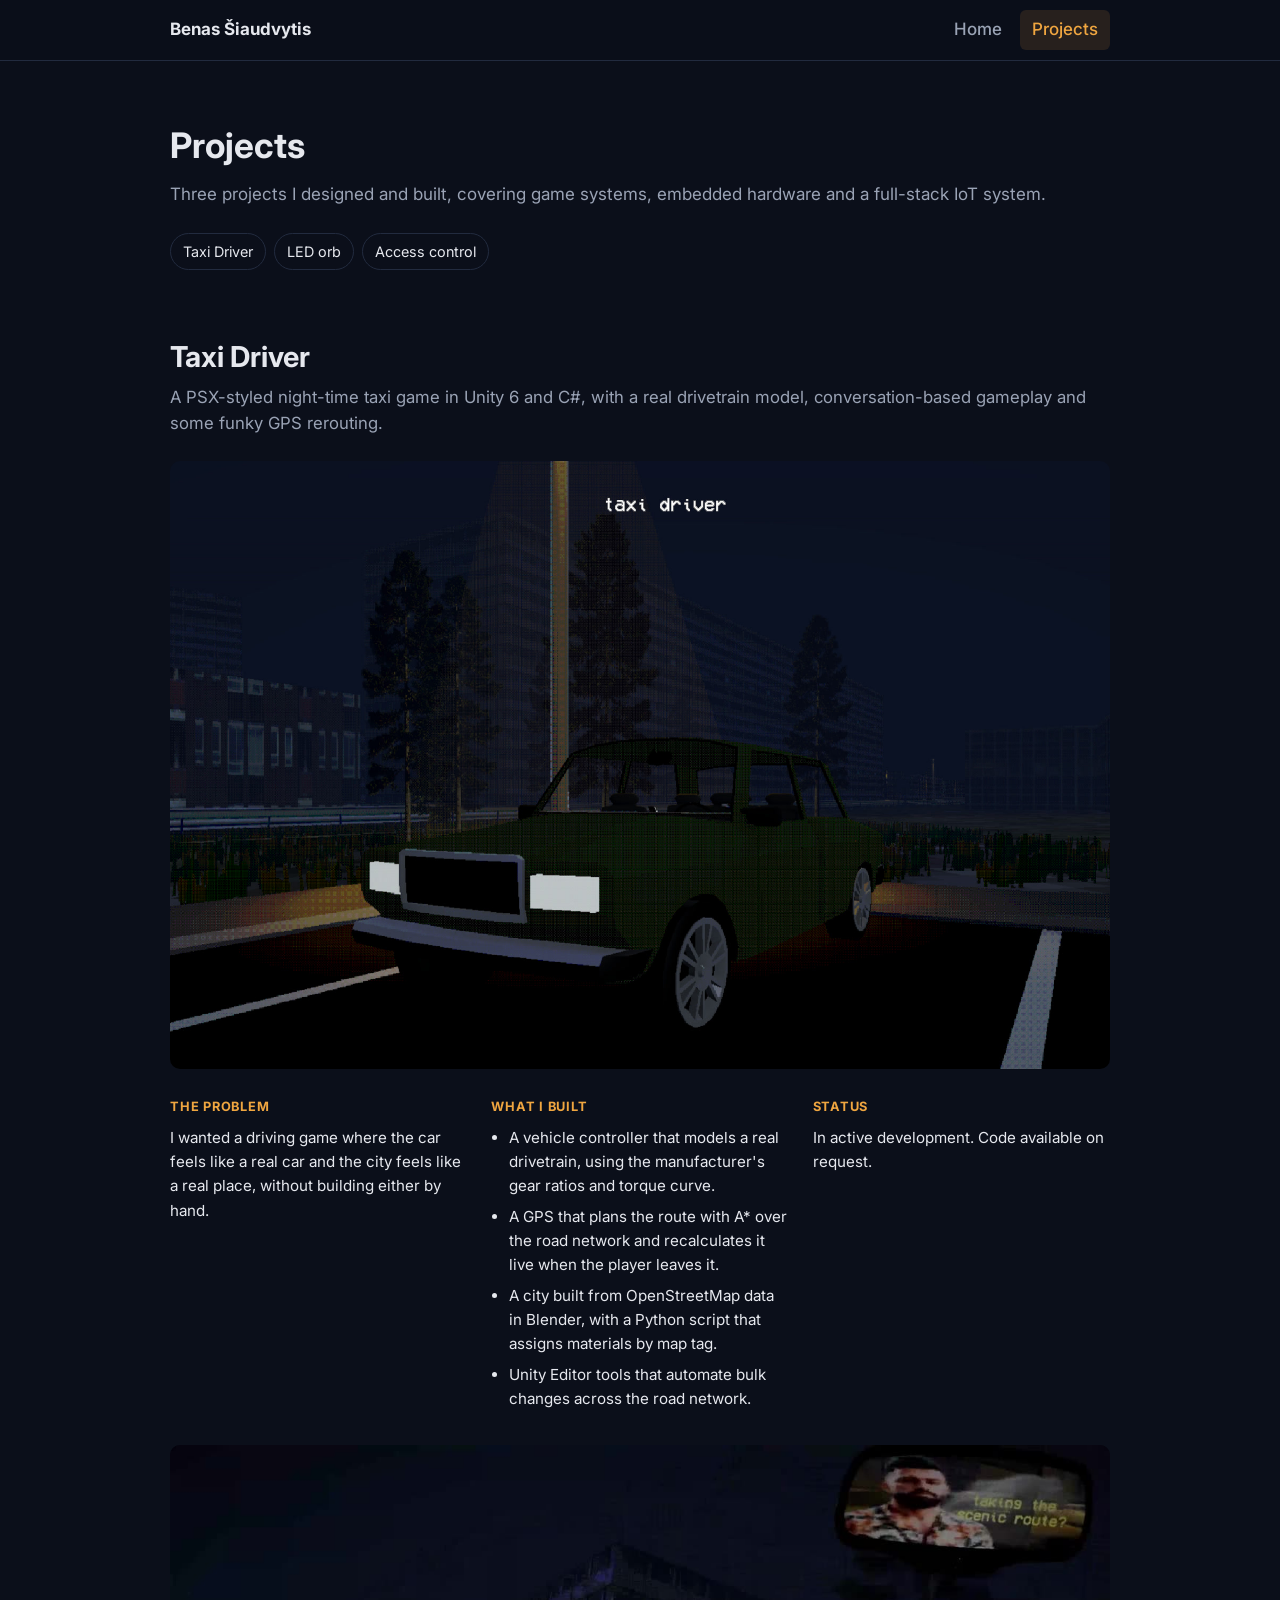
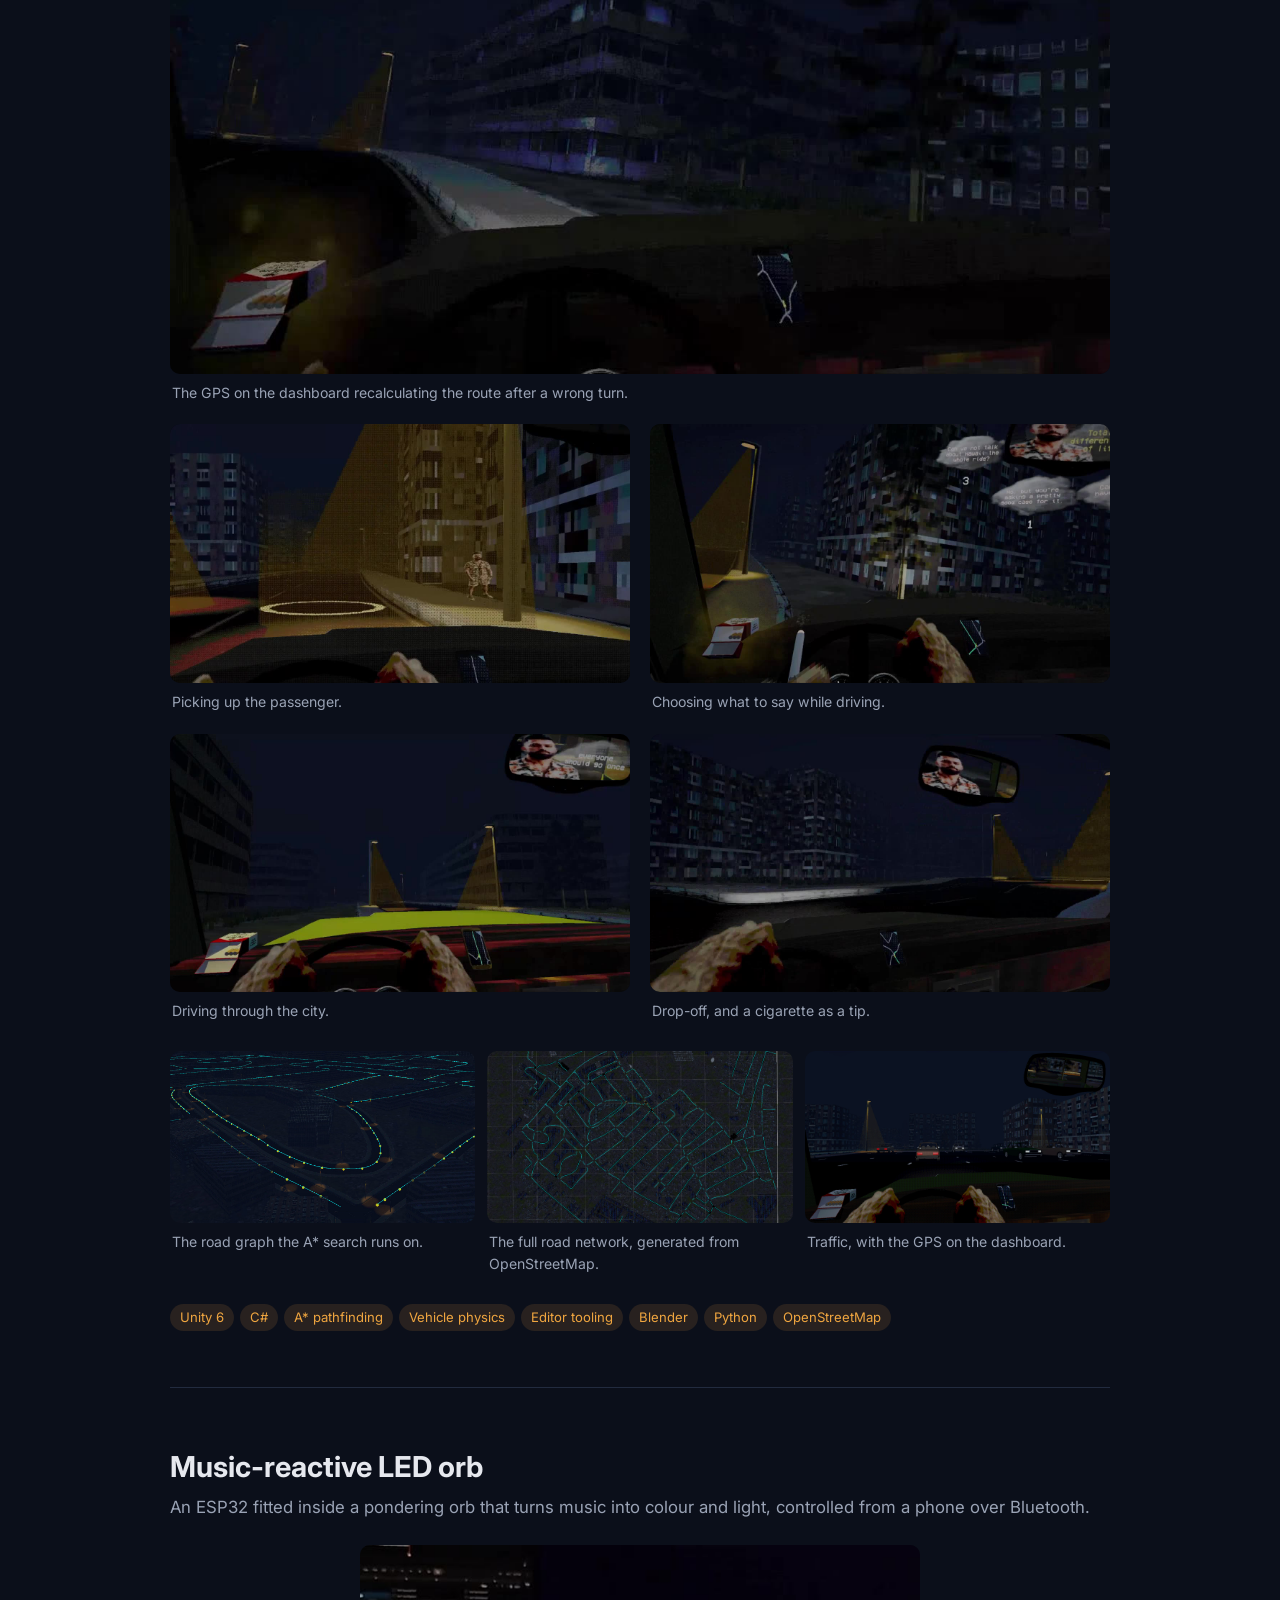
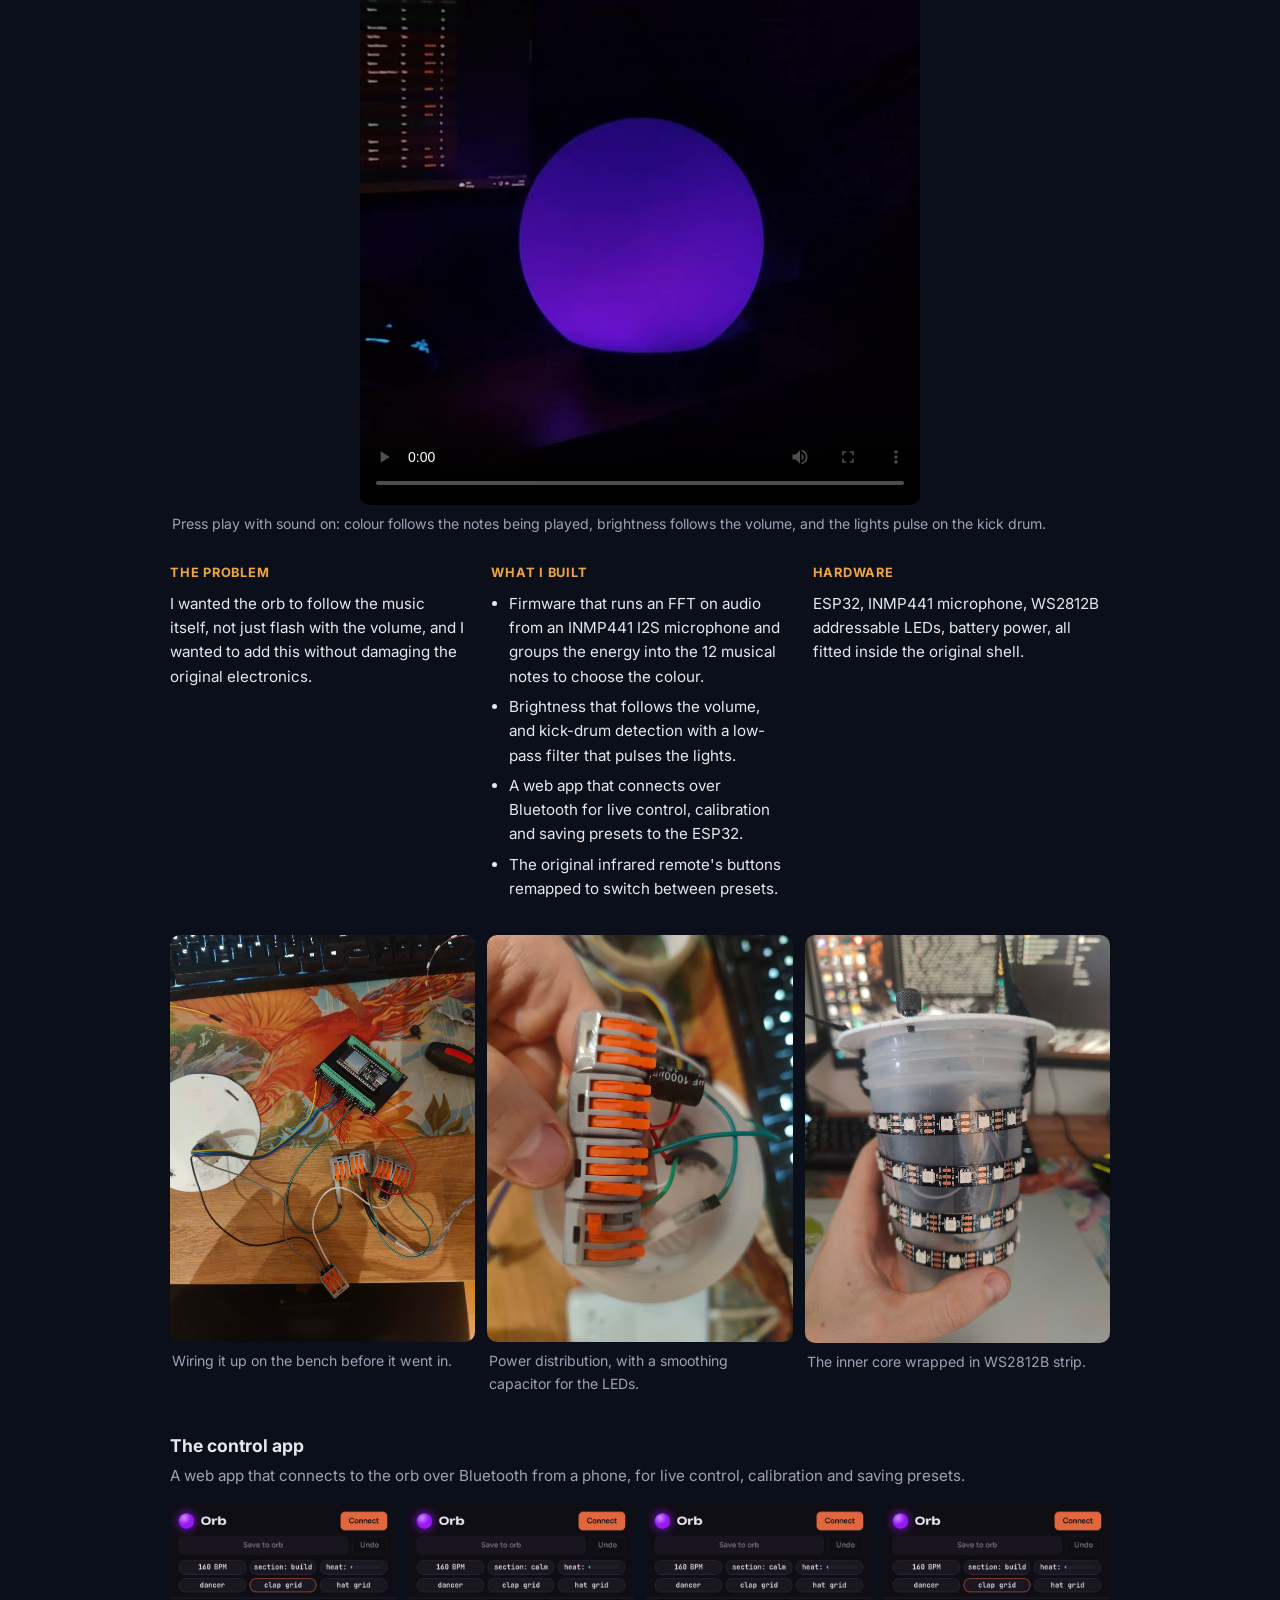
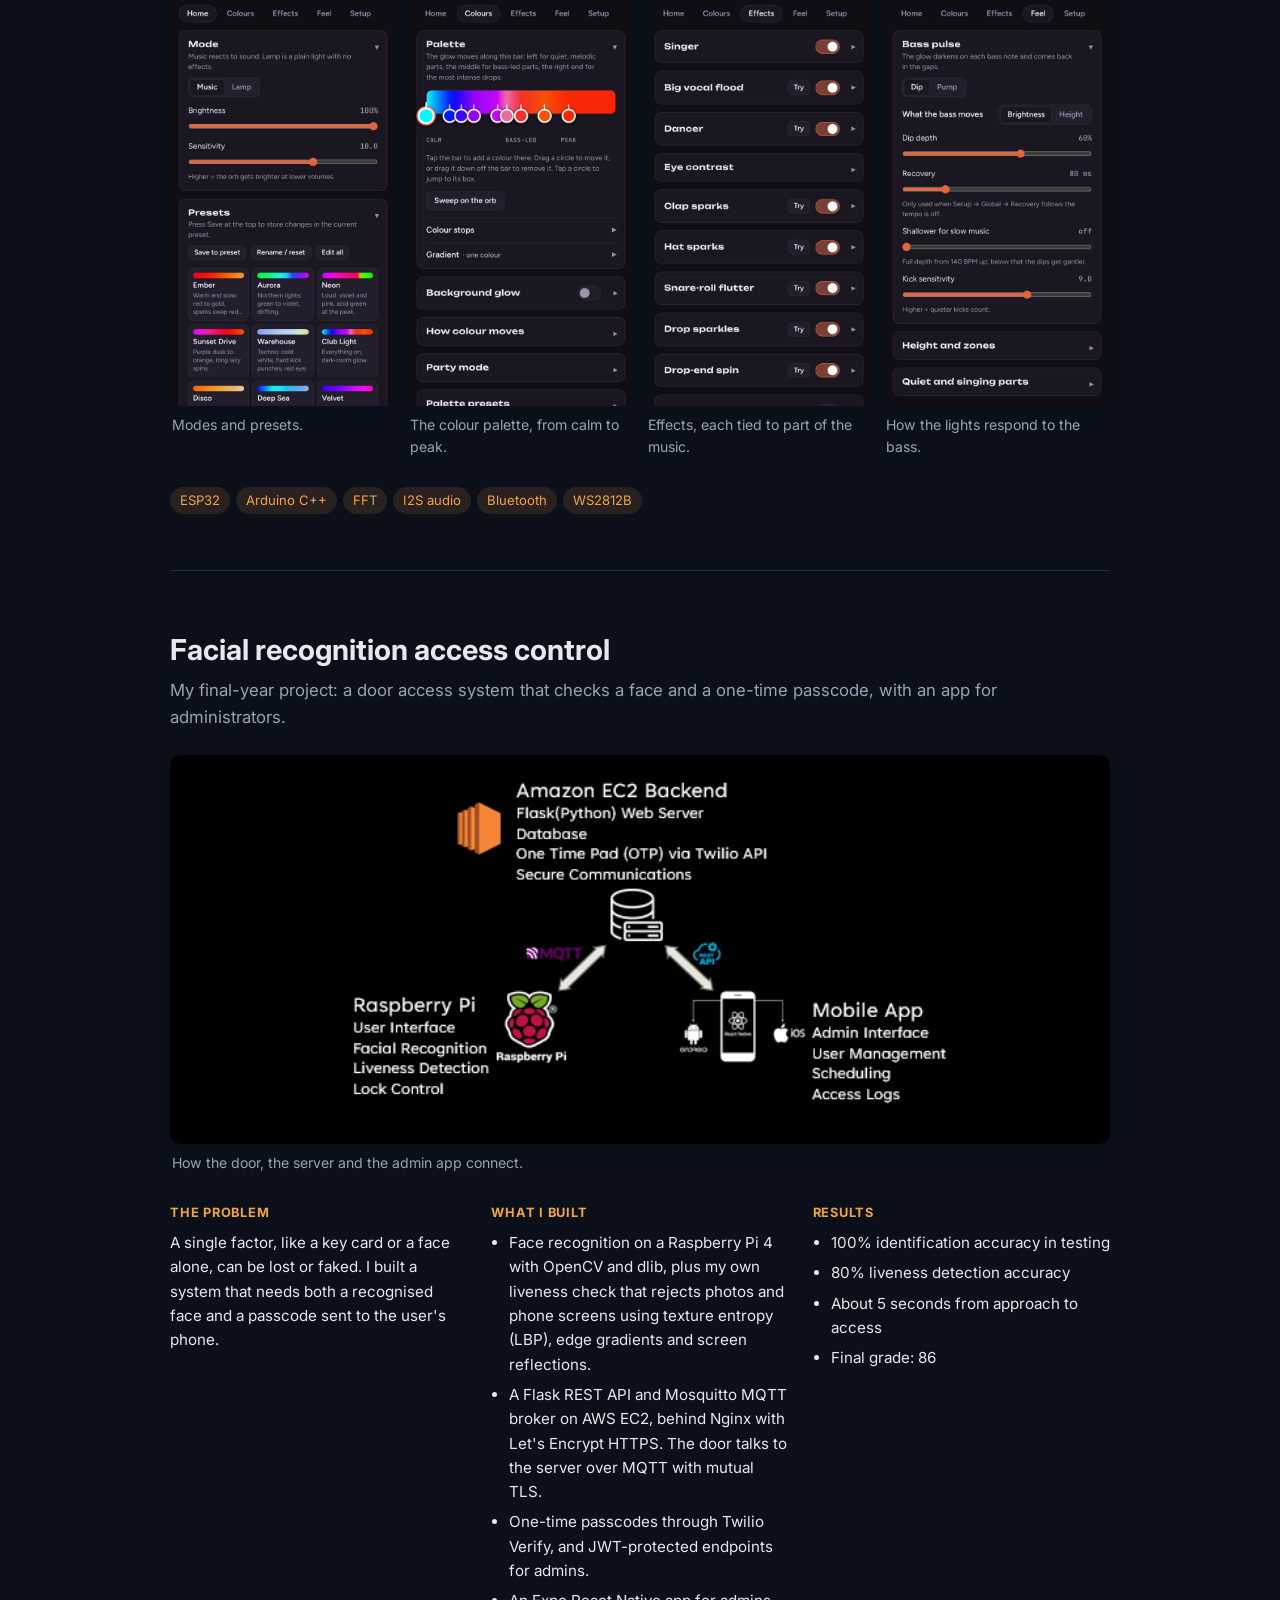
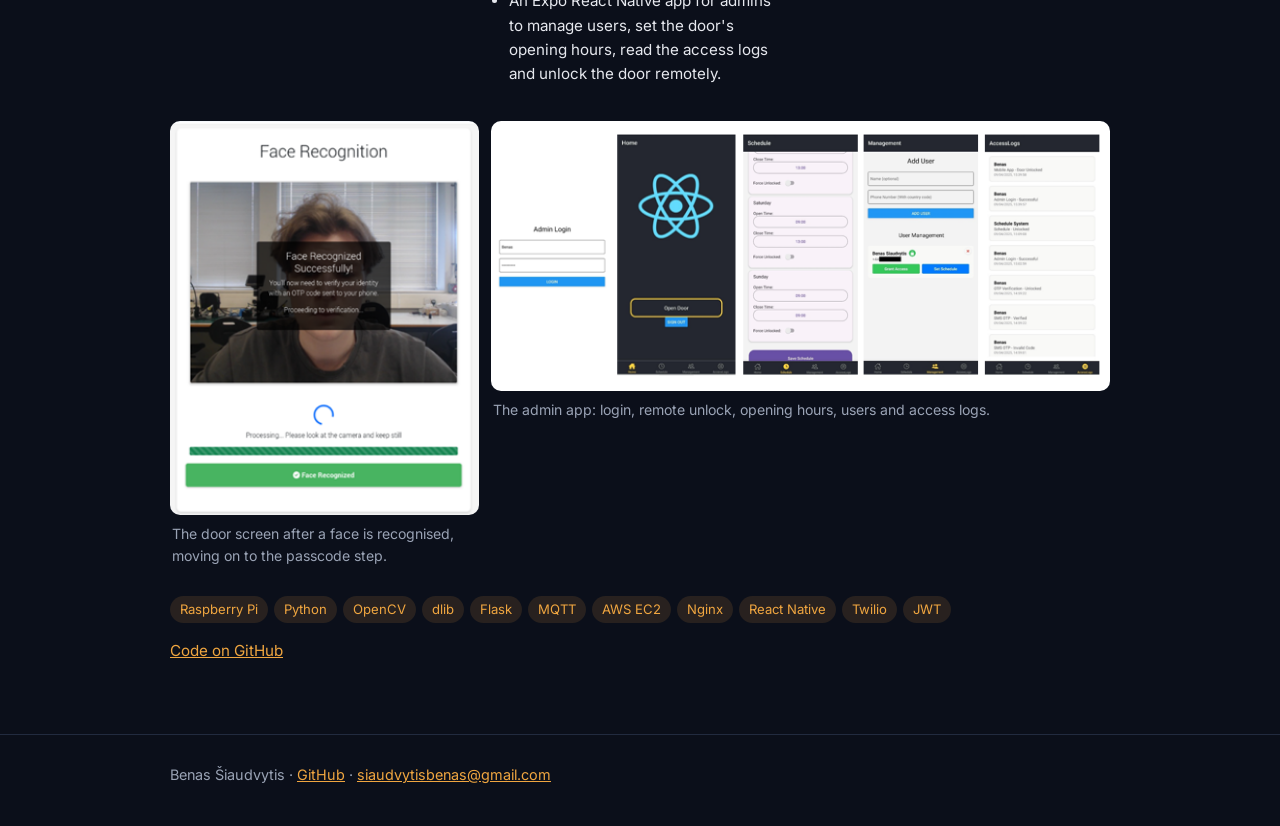
==== commit 33a2d3e4: "Fixing some layout" ====
--- a/projects.html
+++ b/projects.html
@@ -8,7 +8,7 @@
   <link rel="preconnect" href="https://fonts.googleapis.com">
   <link rel="preconnect" href="https://fonts.gstatic.com" crossorigin>
   <link href="https://fonts.googleapis.com/css2?family=Inter:wght@400;500;600;700&display=swap" rel="stylesheet">
-  <link rel="stylesheet" href="style.css">
+  <link rel="stylesheet" href="style.css?v=2">
 </head>
 <body>
   <header class="site-header">
@@ -173,7 +173,6 @@
 <ul class="tags">
         <li>ESP32</li><li>Arduino C++</li><li>FFT</li><li>I2S audio</li><li>Bluetooth</li><li>WS2812B</li>
       </ul>
-      <p class="project-links"><a href="https://github.com/FizziMilk">Code on GitHub</a></p>
     </article>
 
     <!-- Access control -->
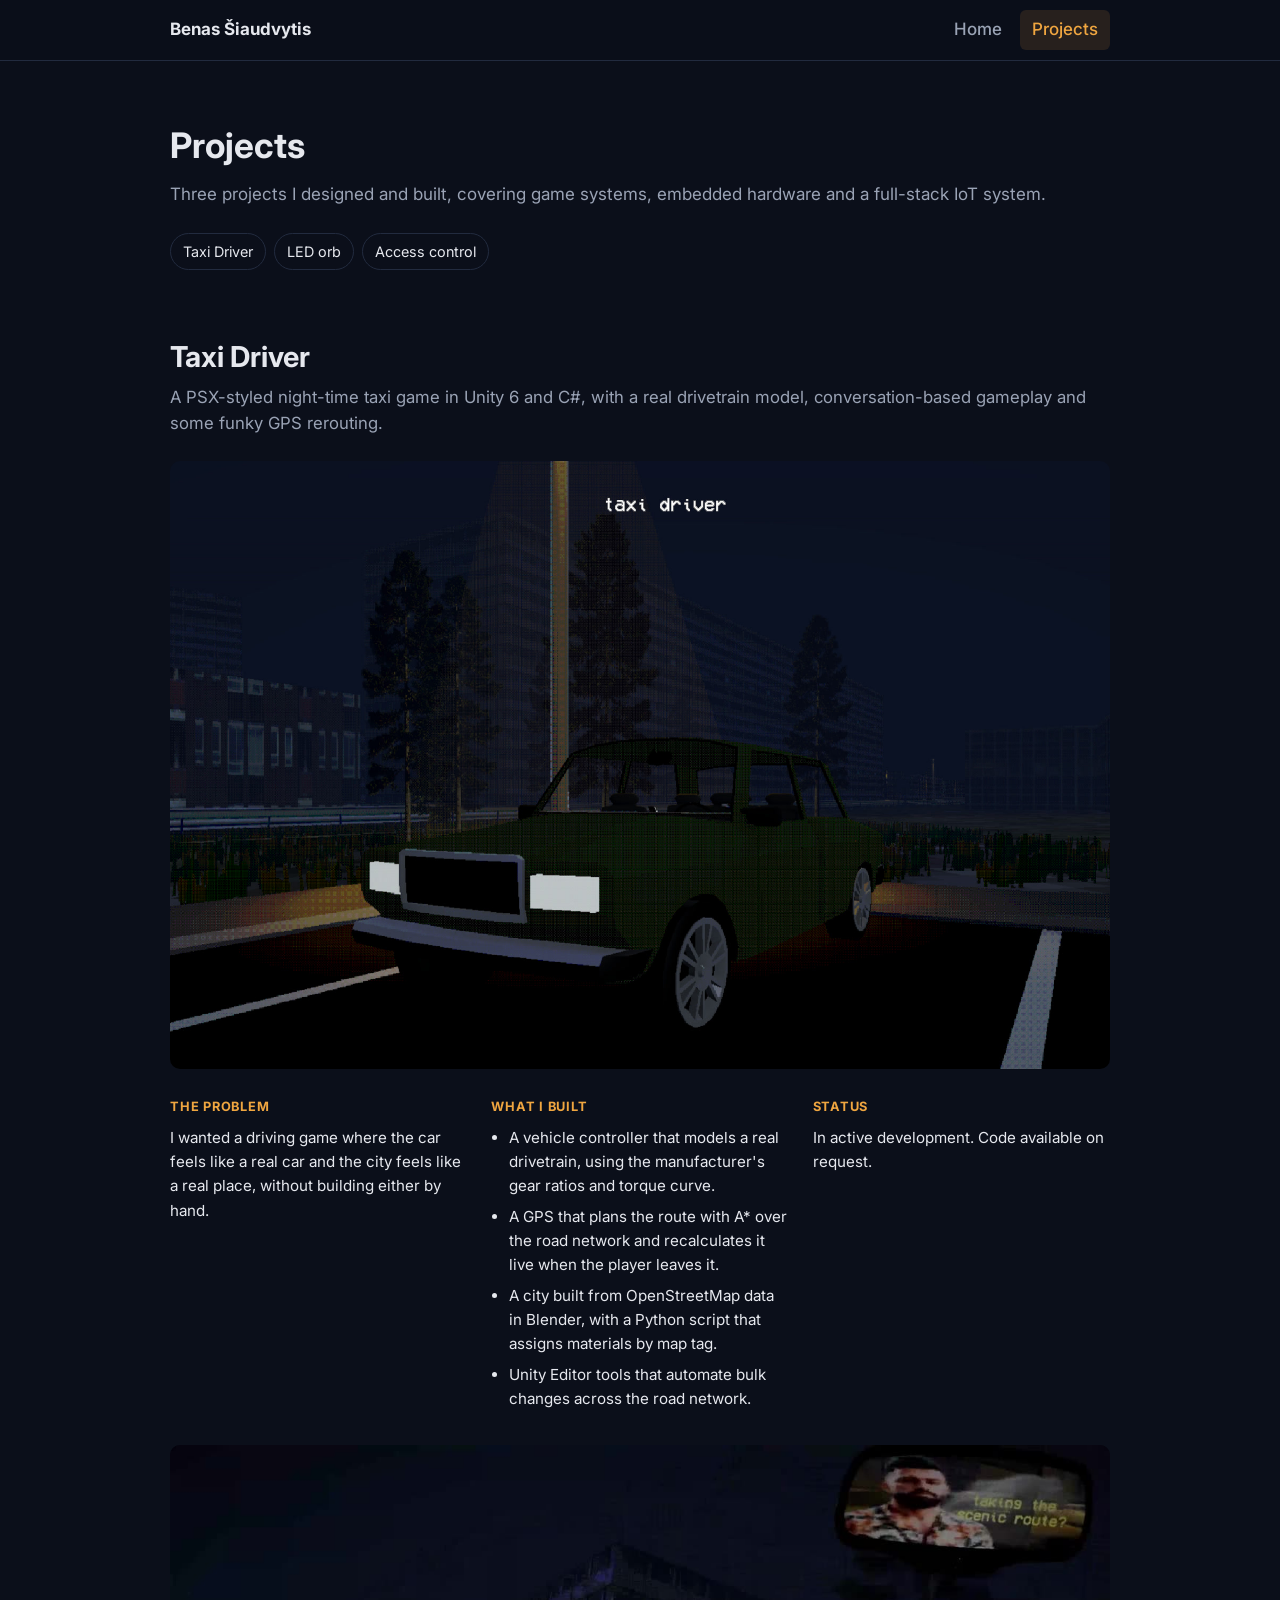
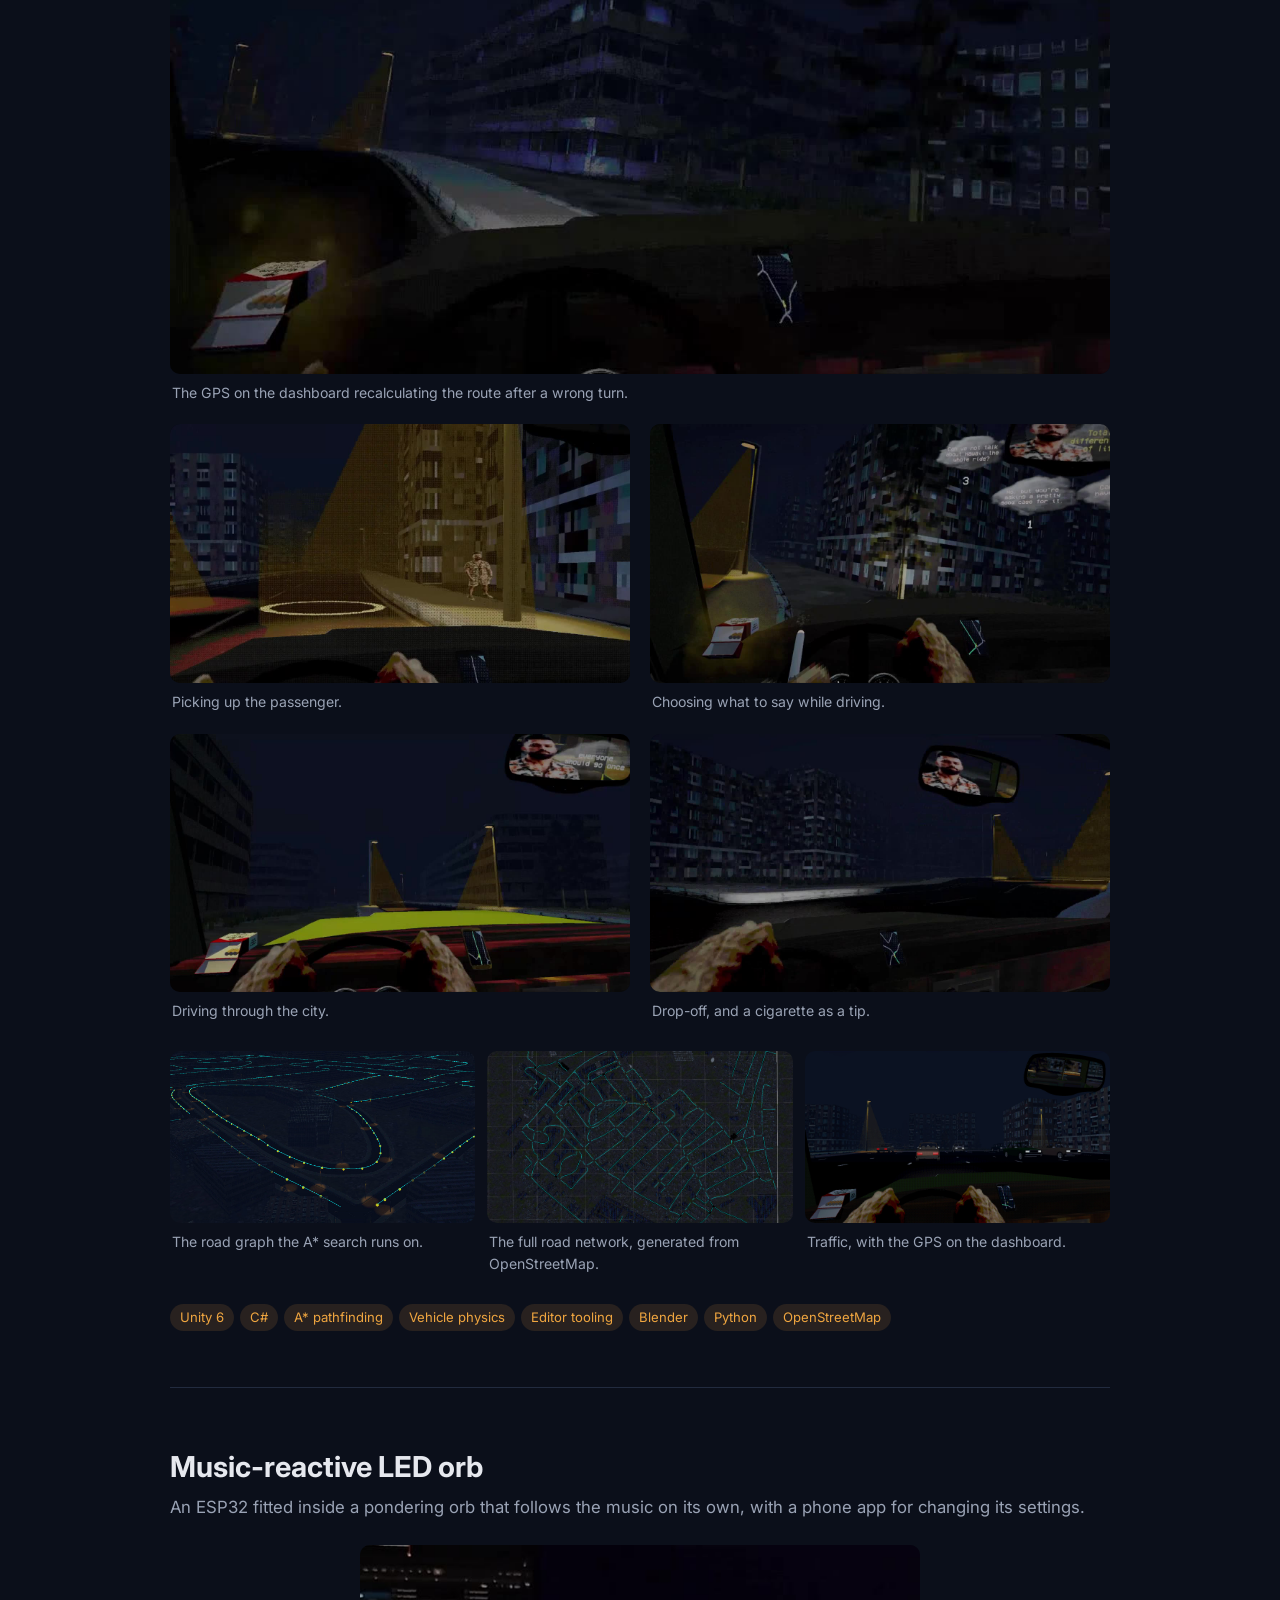
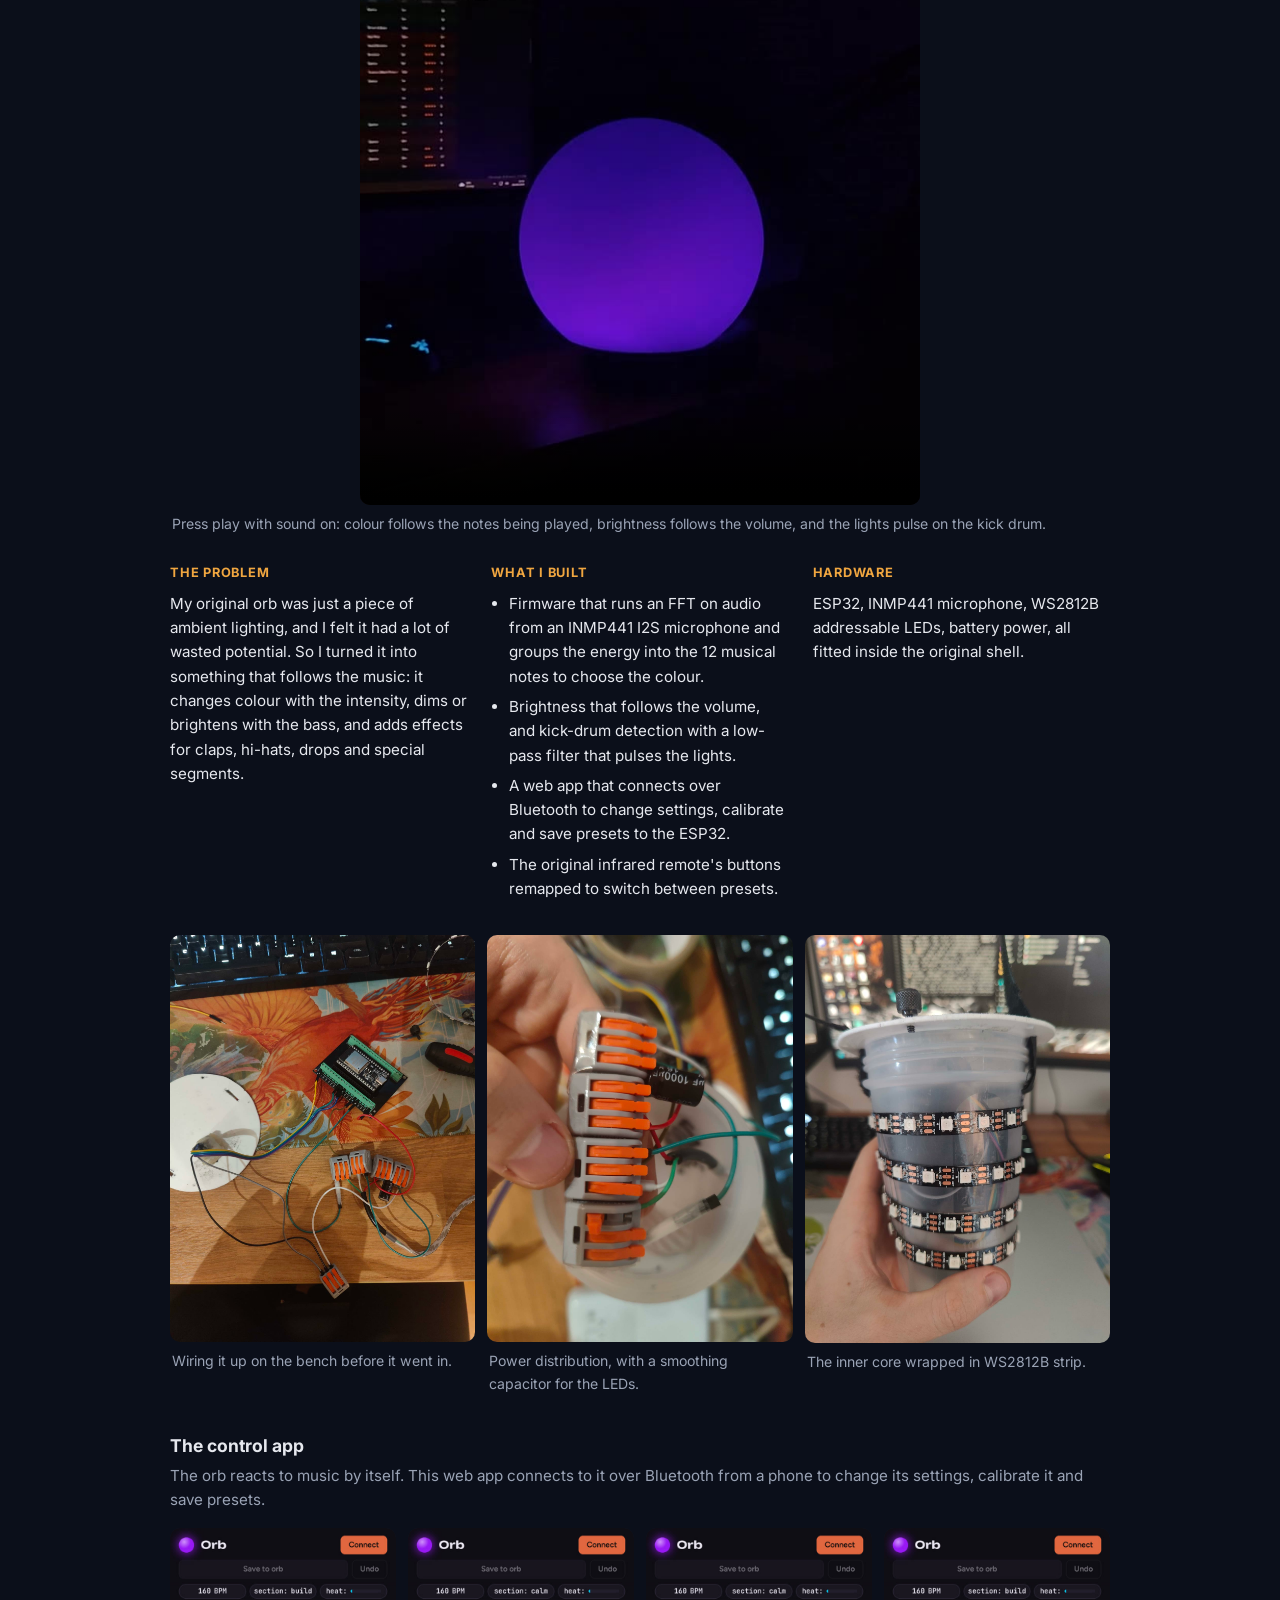
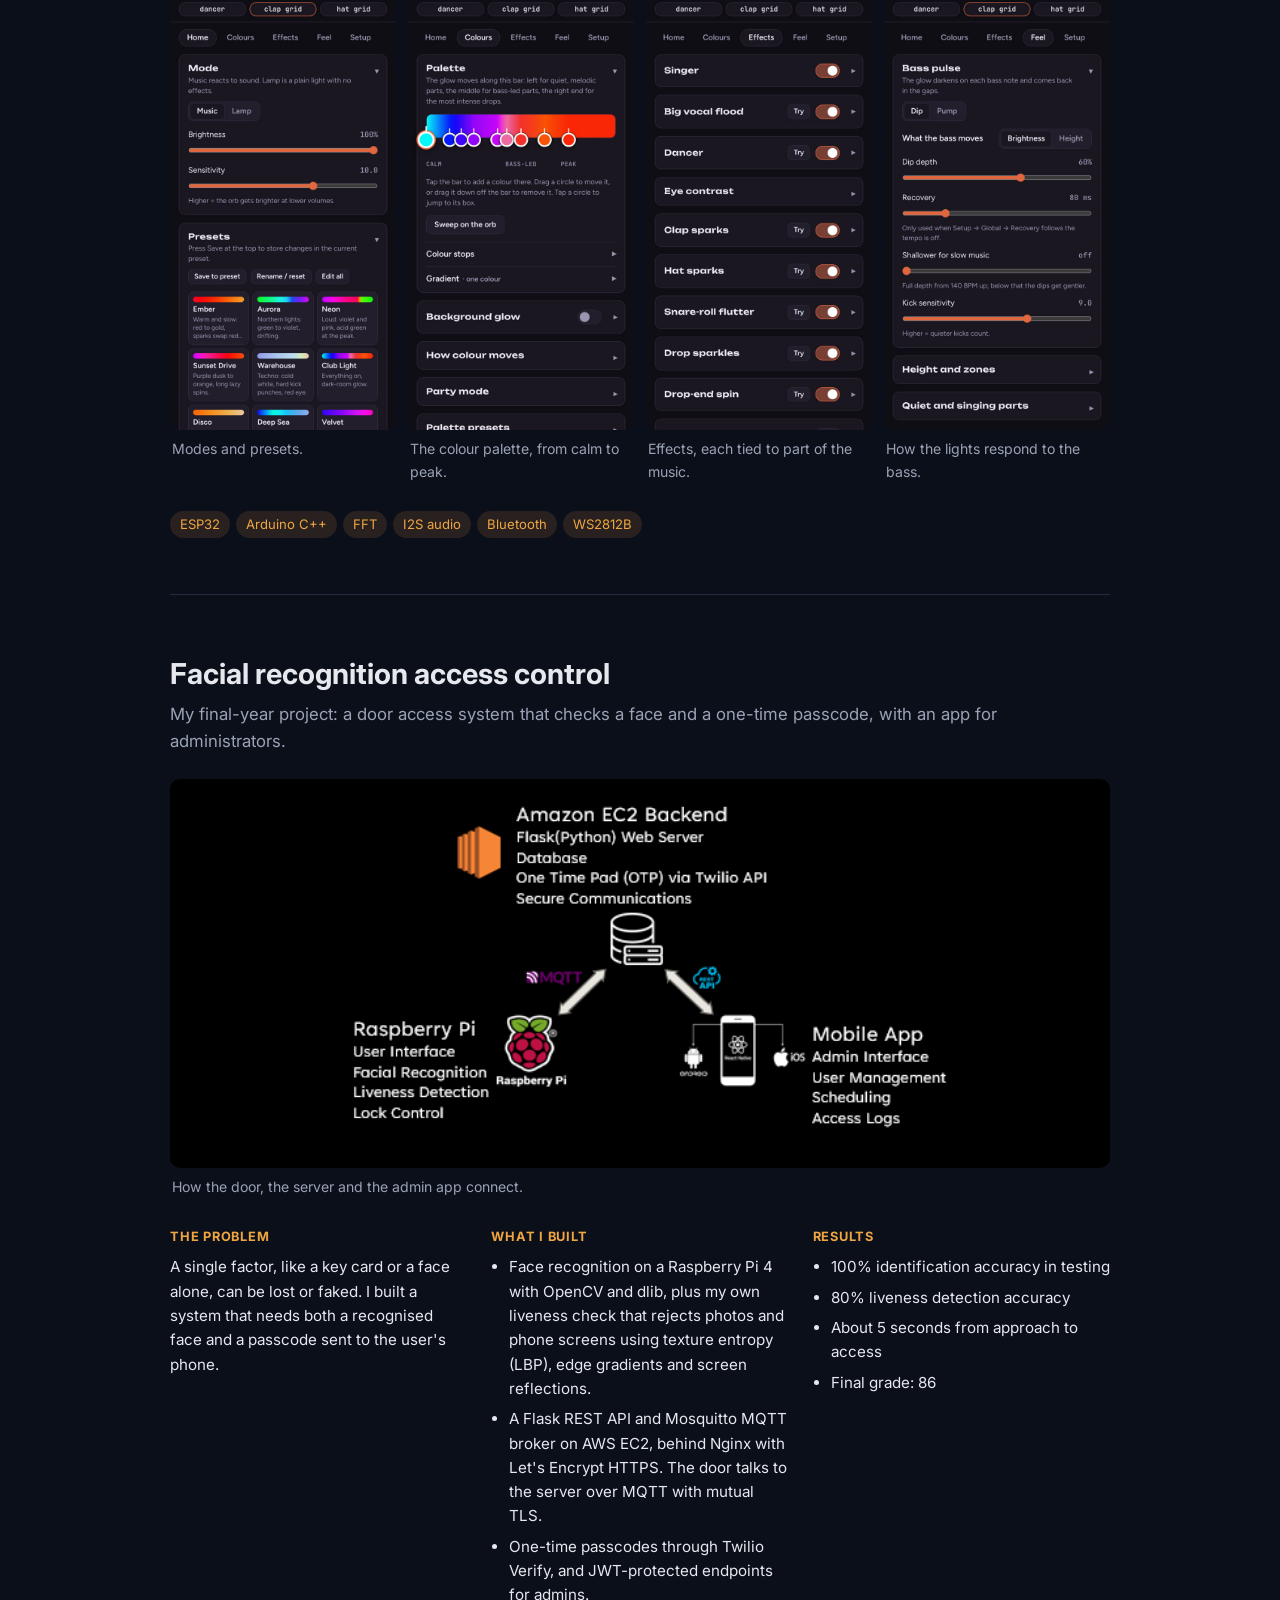
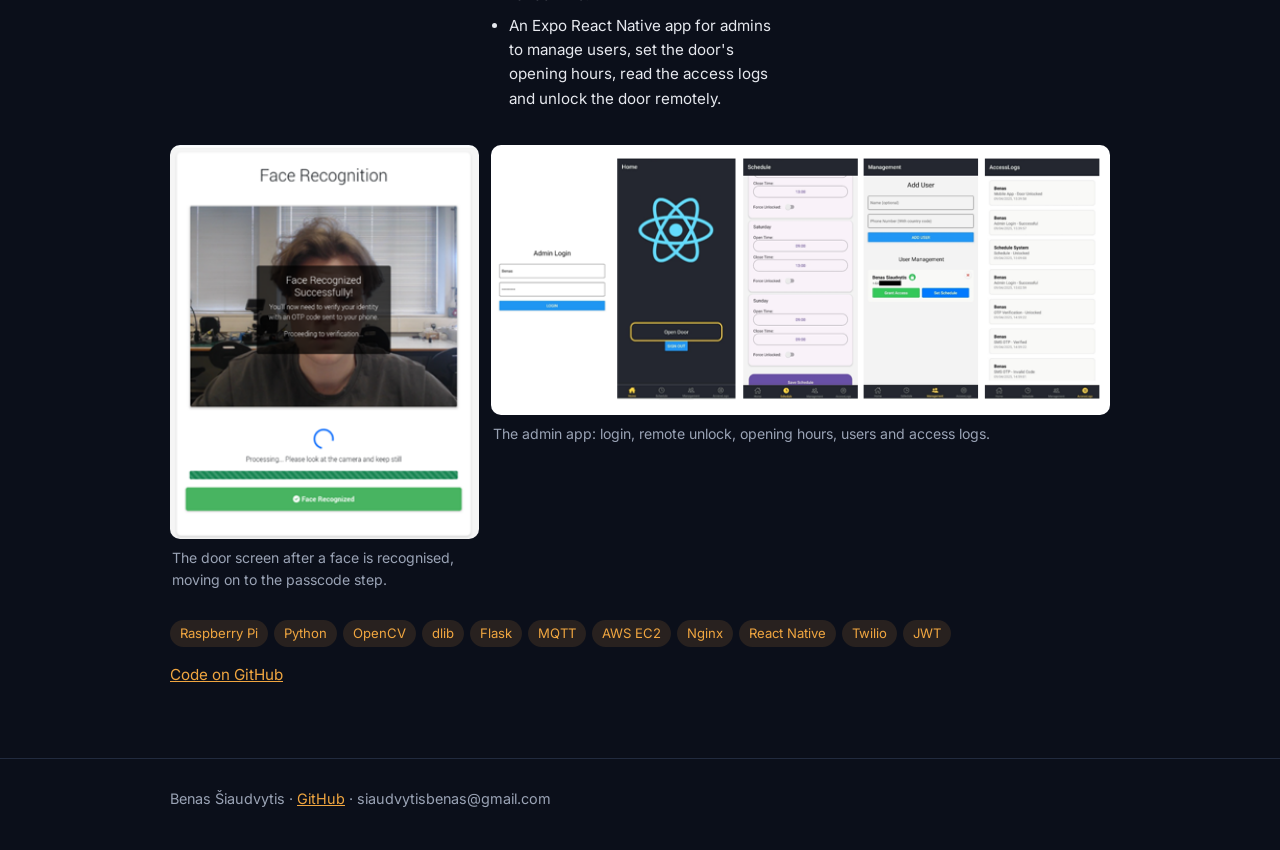
==== commit 2a6d7d4f: "Final fixes" ====
--- a/projects.html
+++ b/projects.html
@@ -13,10 +13,10 @@
 <body>
   <header class="site-header">
     <div class="wrap">
-      <a class="brand" href="index.html">Benas Šiaudvytis</a>
+      <a class="brand" href="/">Benas Šiaudvytis</a>
       <nav class="nav">
-        <a href="index.html">Home</a>
-        <a href="projects.html" aria-current="page">Projects</a>
+        <a href="/">Home</a>
+        <a href="/projects" aria-current="page">Projects</a>
       </nav>
     </div>
   </header>
@@ -107,7 +107,7 @@
     <!-- LED orb -->
     <article class="project" id="orb">
       <h2>Music-reactive LED orb</h2>
-      <p class="summary">An ESP32 fitted inside a pondering orb that turns music into colour and light, controlled from a phone over Bluetooth.</p>
+      <p class="summary">An ESP32 fitted inside a pondering orb that follows the music on its own, with a phone app for changing its settings.</p>
 
       <figure class="headline">
         <div class="media orb-clip"><video src="assets/orb/orb-music.mp4" poster="assets/orb/orb-music-poster.jpg" controls playsinline preload="metadata"></video></div>
@@ -117,14 +117,14 @@
       <div class="detail">
         <div>
           <h3>The problem</h3>
-          <p>I wanted the orb to follow the music itself, not just flash with the volume, and I wanted to add this without damaging the original electronics.</p>
+          <p>My original orb was just a piece of ambient lighting, and I felt it had a lot of wasted potential. So I turned it into something that follows the music: it changes colour with the intensity, dims or brightens with the bass, and adds effects for claps, hi-hats, drops and special segments.</p>
         </div>
         <div>
           <h3>What I built</h3>
           <ul>
             <li>Firmware that runs an FFT on audio from an INMP441 I2S microphone and groups the energy into the 12 musical notes to choose the colour.</li>
             <li>Brightness that follows the volume, and kick-drum detection with a low-pass filter that pulses the lights.</li>
-            <li>A web app that connects over Bluetooth for live control, calibration and saving presets to the ESP32.</li>
+            <li>A web app that connects over Bluetooth to change settings, calibrate and save presets to the ESP32.</li>
             <li>The original infrared remote's buttons remapped to switch between presets.</li>
           </ul>
         </div>
@@ -150,7 +150,7 @@
       </div>
 
       <h3 class="sub">The control app</h3>
-      <p class="sub-intro">A web app that connects to the orb over Bluetooth from a phone, for live control, calibration and saving presets.</p>
+      <p class="sub-intro">The orb reacts to music by itself. This web app connects to it over Bluetooth from a phone to change its settings, calibrate it and save presets.</p>
       <div class="gallery app-shots">
         <figure>
           <div class="media"><img src="assets/orb/app-home.jpg" alt="Orb web app: Home tab with mode, brightness, sensitivity and the preset list" loading="lazy"></div>
@@ -229,7 +229,7 @@
   </main>
 
   <footer class="site-footer">
-    <div class="wrap">Benas Šiaudvytis · <a href="https://github.com/FizziMilk">GitHub</a> · <a href="mailto:siaudvytisbenas@gmail.com">siaudvytisbenas@gmail.com</a></div>
+    <div class="wrap">Benas Šiaudvytis · <a href="https://github.com/FizziMilk">GitHub</a> · siaudvytisbenas@gmail.com</div>
   </footer>
 
   <script>
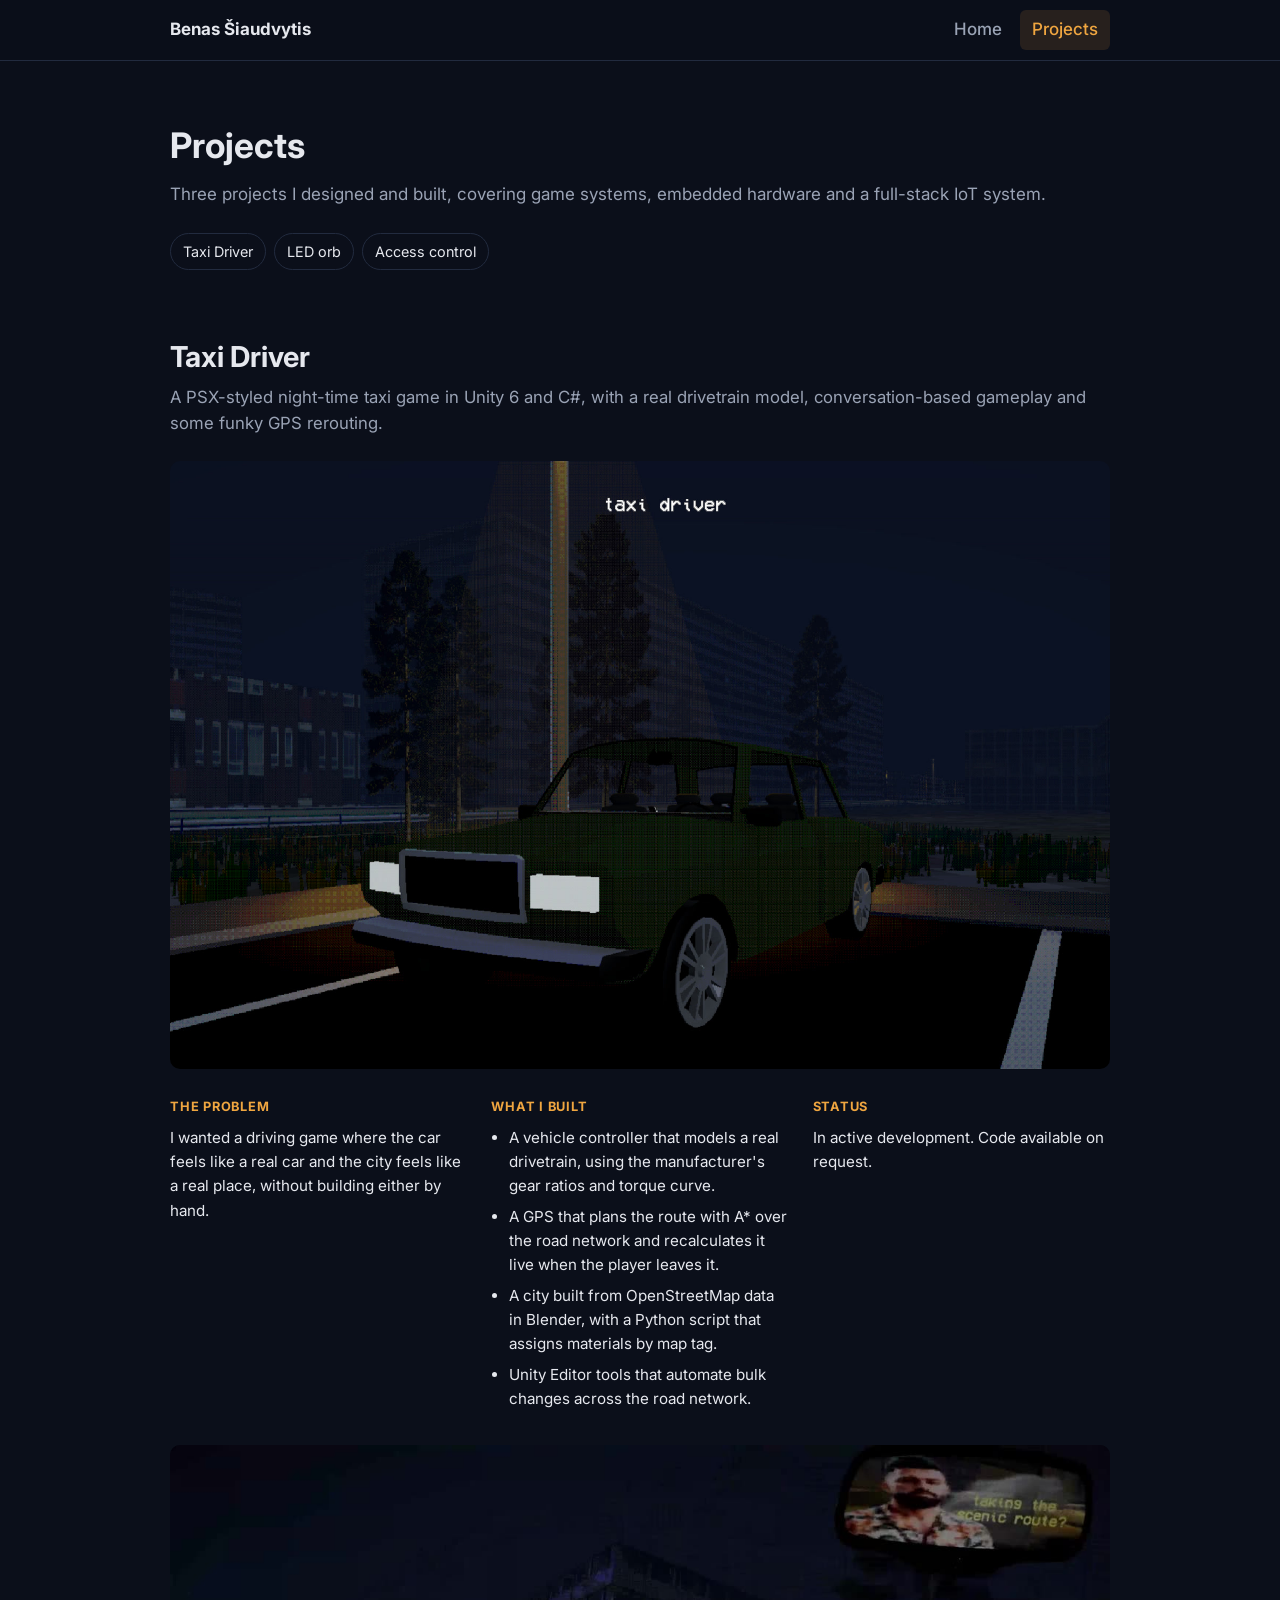
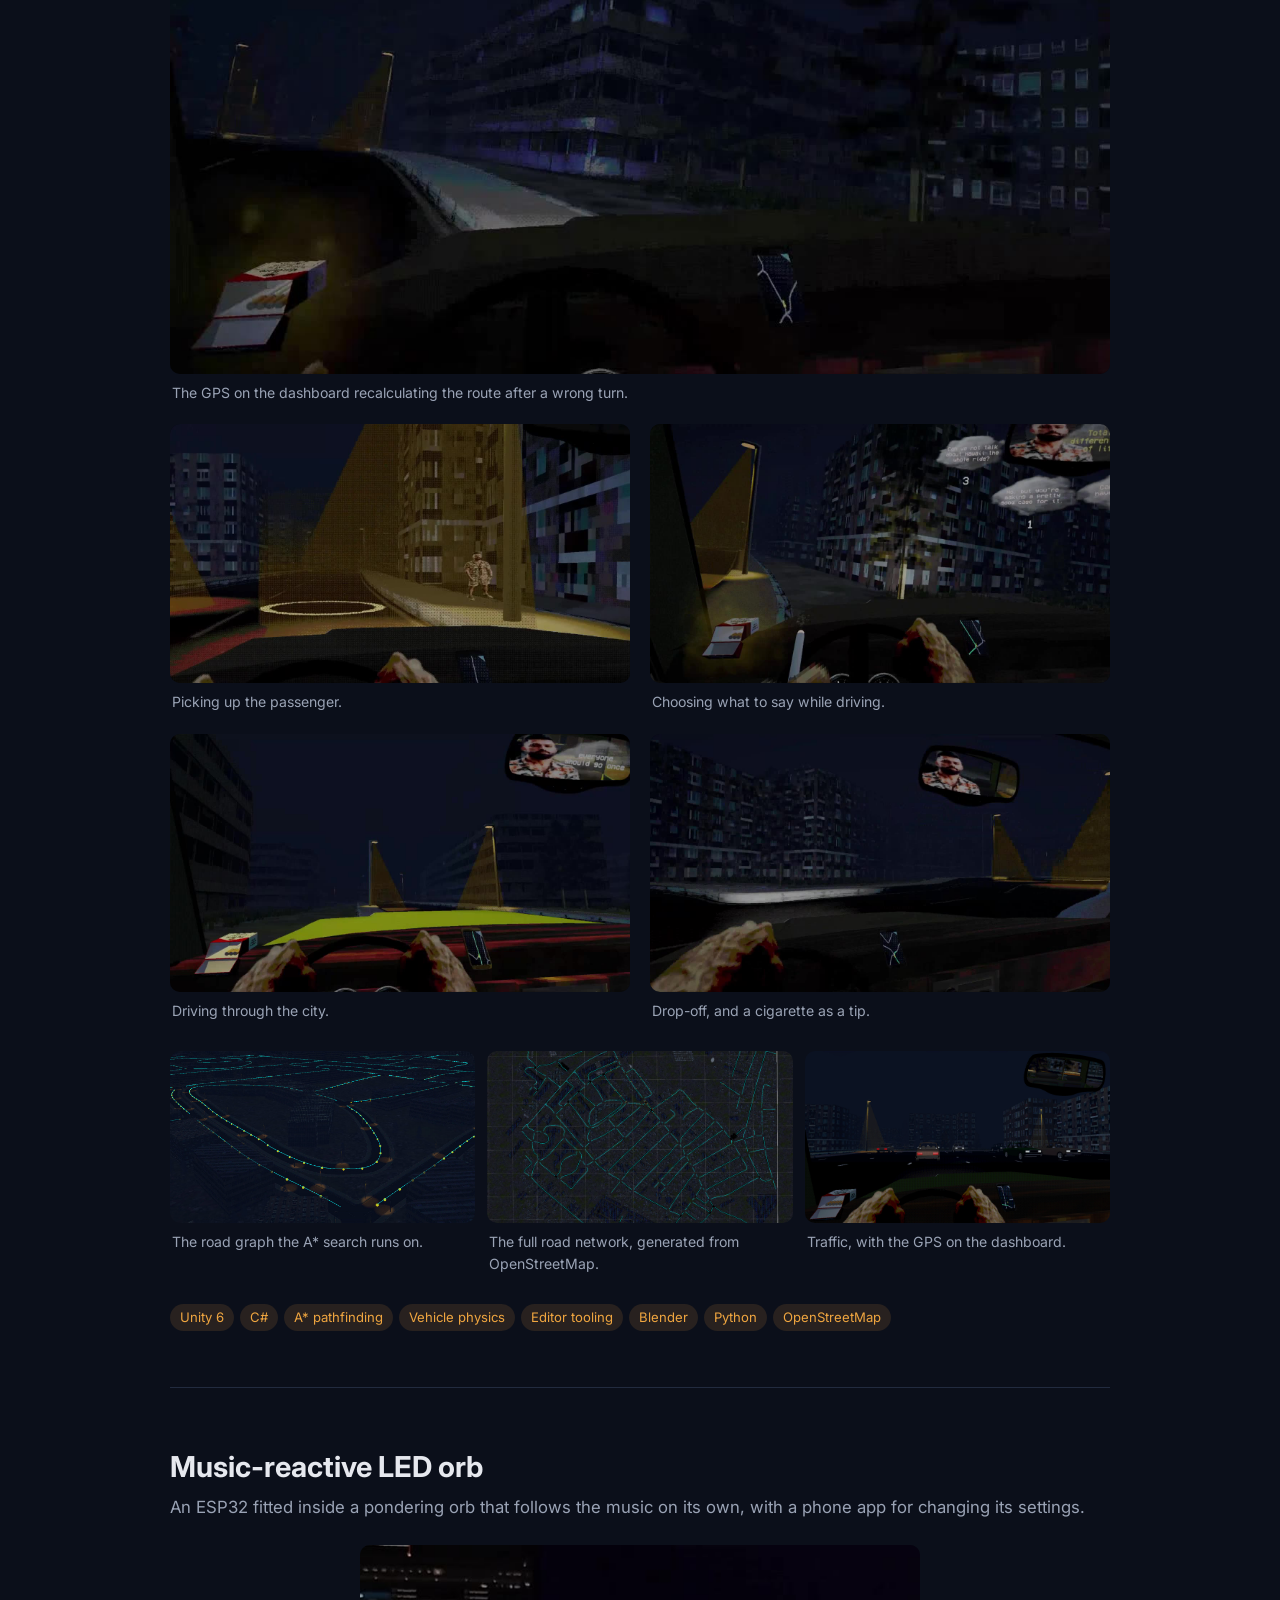
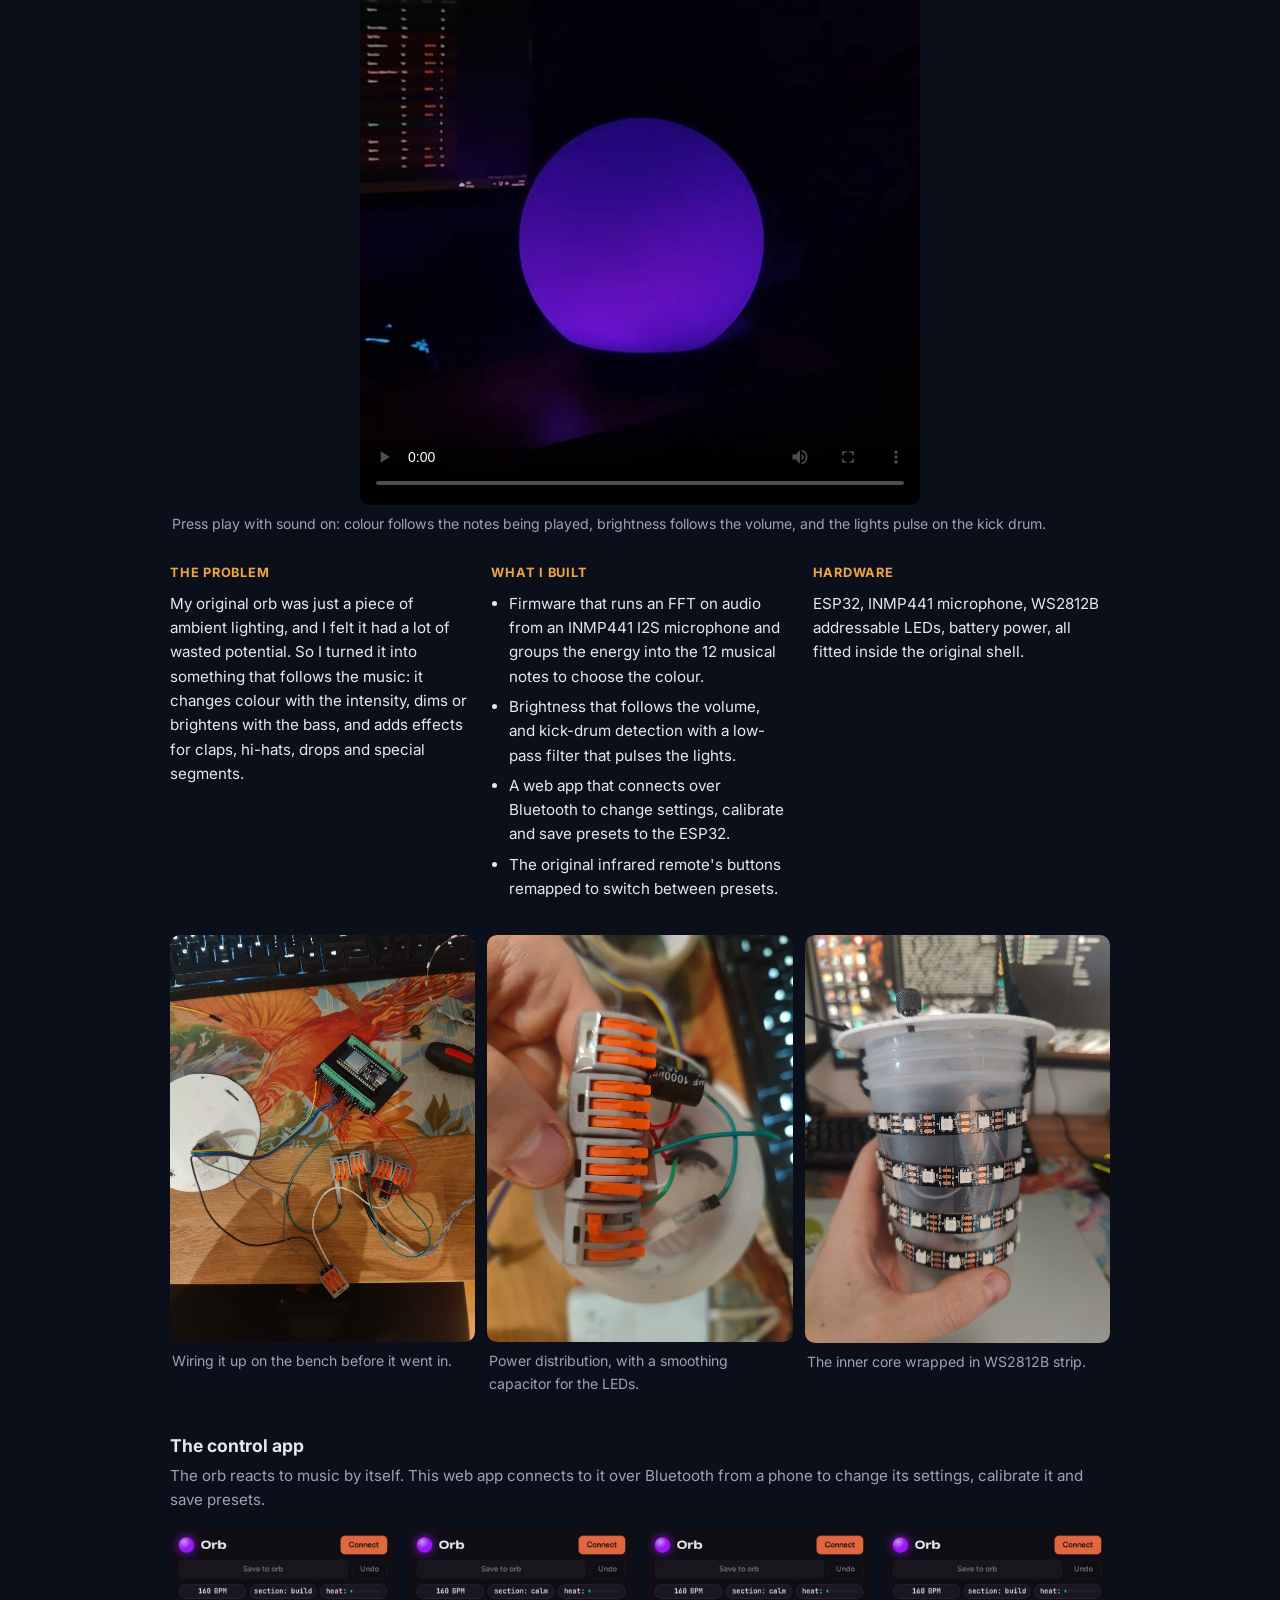
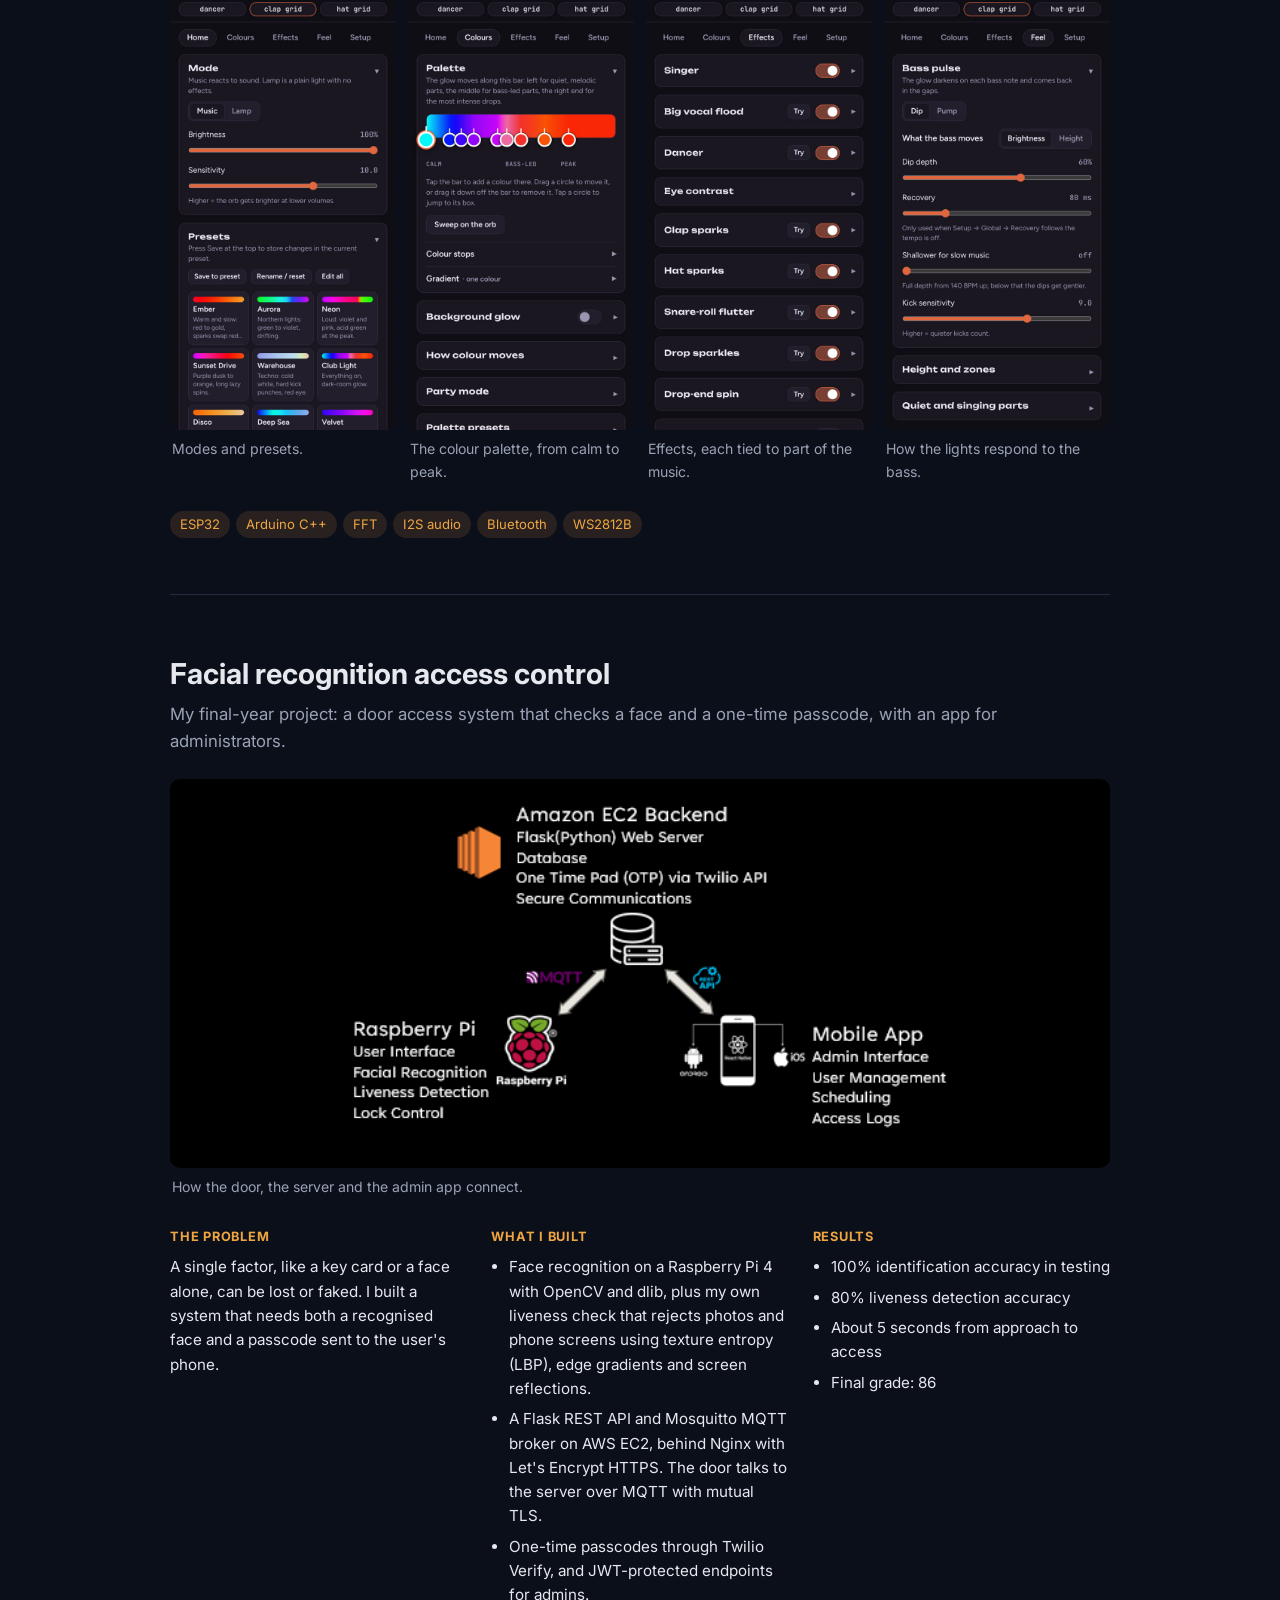
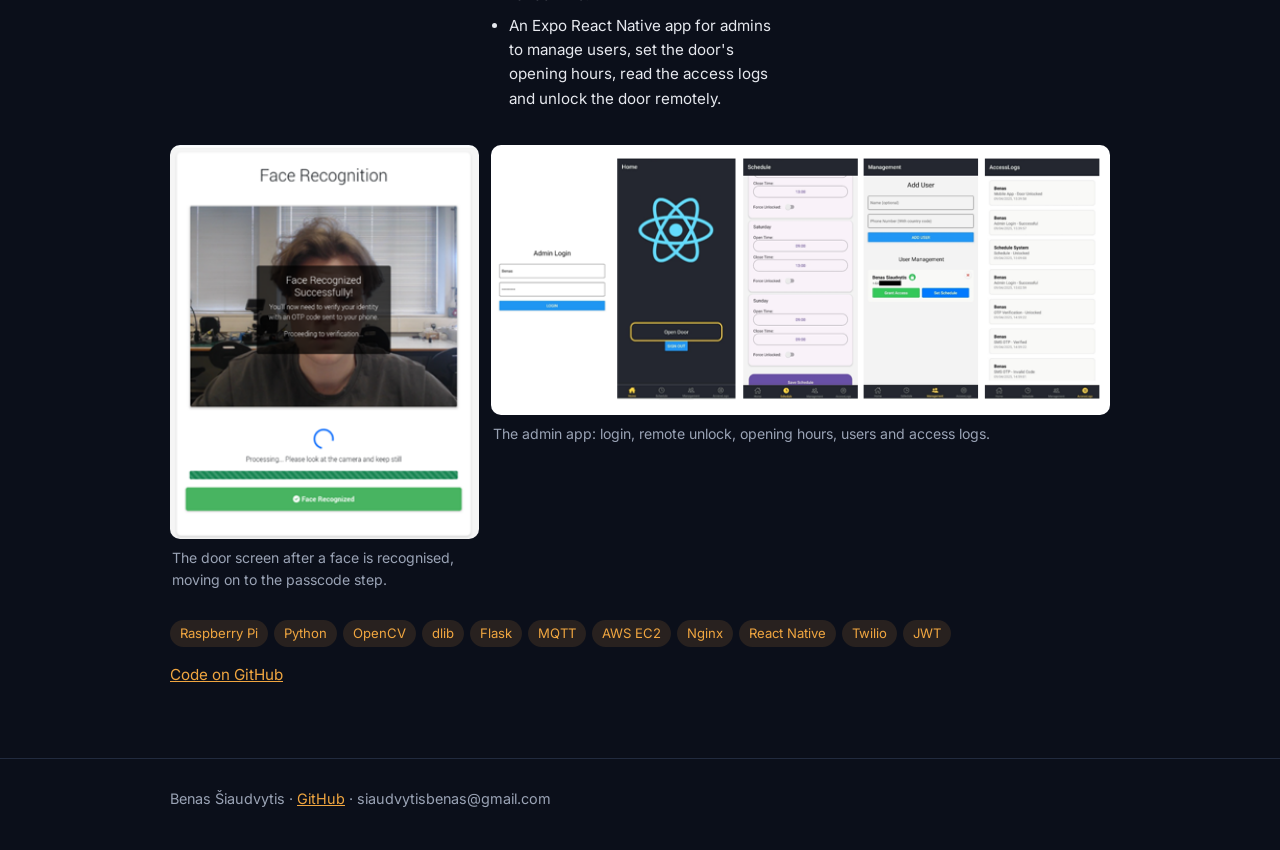
==== commit 67211daa: "Fixed lazy loading issue" ====
--- a/projects.html
+++ b/projects.html
@@ -38,7 +38,7 @@
       <p class="summary">A PSX-styled night-time taxi game in Unity 6 and C#, with a real drivetrain model, conversation-based gameplay and some funky GPS rerouting.</p>
 
       <figure class="headline">
-        <div class="media"><img src="assets/taxi/headline.jpg" alt="A green Lada parked under a street lamp, with the title taxi driver above it"></div>
+        <div class="media"><img width="1769" height="1144" src="assets/taxi/headline.jpg" alt="A green Lada parked under a street lamp, with the title taxi driver above it"></div>
       </figure>
 
       <div class="detail">
@@ -63,38 +63,38 @@
 
       <div class="clips">
         <figure>
-          <div class="media"><video data-src="assets/taxi/04-gps-rerouting.mp4" poster="assets/taxi/04-gps-rerouting-poster.jpg" muted loop playsinline preload="none"></video></div>
+          <div class="media"><video width="1280" height="720" data-src="assets/taxi/04-gps-rerouting.mp4" poster="assets/taxi/04-gps-rerouting-poster.jpg" muted loop playsinline preload="none"></video></div>
           <figcaption>The GPS on the dashboard recalculating the route after a wrong turn.</figcaption>
         </figure>
         <figure>
-          <div class="media"><video data-src="assets/taxi/01-passenger-intro.mp4" poster="assets/taxi/01-passenger-intro-poster.jpg" muted loop playsinline preload="none"></video></div>
+          <div class="media"><video width="1280" height="720" data-src="assets/taxi/01-passenger-intro.mp4" poster="assets/taxi/01-passenger-intro-poster.jpg" muted loop playsinline preload="none"></video></div>
           <figcaption>Picking up the passenger.</figcaption>
         </figure>
         <figure>
-          <div class="media"><video data-src="assets/taxi/02-dialogue-options.mp4" poster="assets/taxi/02-dialogue-options-poster.jpg" muted loop playsinline preload="none"></video></div>
+          <div class="media"><video width="1280" height="720" data-src="assets/taxi/02-dialogue-options.mp4" poster="assets/taxi/02-dialogue-options-poster.jpg" muted loop playsinline preload="none"></video></div>
           <figcaption>Choosing what to say while driving.</figcaption>
         </figure>
         <figure>
-          <div class="media"><video data-src="assets/taxi/03-driving.mp4" poster="assets/taxi/03-driving-poster.jpg" muted loop playsinline preload="none"></video></div>
+          <div class="media"><video width="1280" height="720" data-src="assets/taxi/03-driving.mp4" poster="assets/taxi/03-driving-poster.jpg" muted loop playsinline preload="none"></video></div>
           <figcaption>Driving through the city.</figcaption>
         </figure>
         <figure>
-          <div class="media"><video data-src="assets/taxi/05-cigarette-handoff.mp4" poster="assets/taxi/05-cigarette-handoff-poster.jpg" muted loop playsinline preload="none"></video></div>
+          <div class="media"><video width="1280" height="720" data-src="assets/taxi/05-cigarette-handoff.mp4" poster="assets/taxi/05-cigarette-handoff-poster.jpg" muted loop playsinline preload="none"></video></div>
           <figcaption>Drop-off, and a cigarette as a tip.</figcaption>
         </figure>
       </div>
 
       <div class="gallery">
         <figure>
-          <div class="media"><img src="assets/taxi/road-graph-gps-nodes.jpg" alt="The road network drawn over the city, with the navigation nodes the A* search uses" loading="lazy"></div>
+          <div class="media"><img width="1920" height="638" src="assets/taxi/road-graph-gps-nodes.jpg" alt="The road network drawn over the city, with the navigation nodes the A* search uses" loading="lazy"></div>
           <figcaption>The road graph the A* search runs on.</figcaption>
         </figure>
         <figure>
-          <div class="media"><img src="assets/taxi/map-road-network.jpg" alt="Top-down view of the whole city's road network" loading="lazy"></div>
+          <div class="media"><img width="1600" height="1134" src="assets/taxi/map-road-network.jpg" alt="Top-down view of the whole city's road network" loading="lazy"></div>
           <figcaption>The full road network, generated from OpenStreetMap.</figcaption>
         </figure>
         <figure>
-          <div class="media"><img src="assets/taxi/traffic-with-gps.jpg" alt="Traffic ahead on a city road, with the GPS phone on the dashboard" loading="lazy"></div>
+          <div class="media"><img width="1920" height="976" src="assets/taxi/traffic-with-gps.jpg" alt="Traffic ahead on a city road, with the GPS phone on the dashboard" loading="lazy"></div>
           <figcaption>Traffic, with the GPS on the dashboard.</figcaption>
         </figure>
       </div>
@@ -110,7 +110,7 @@
       <p class="summary">An ESP32 fitted inside a pondering orb that follows the music on its own, with a phone app for changing its settings.</p>
 
       <figure class="headline">
-        <div class="media orb-clip"><video src="assets/orb/orb-music.mp4" poster="assets/orb/orb-music-poster.jpg" controls playsinline preload="metadata"></video></div>
+        <div class="media orb-clip"><video width="720" height="720" src="assets/orb/orb-music.mp4" poster="assets/orb/orb-music-poster.jpg" controls playsinline preload="metadata"></video></div>
         <figcaption>Press play with sound on: colour follows the notes being played, brightness follows the volume, and the lights pulse on the kick drum.</figcaption>
       </figure>
 
@@ -136,15 +136,15 @@
 
             <div class="gallery portraits">
         <figure>
-          <div class="media"><img src="assets/orb/wiring-layout.jpg" alt="ESP32 on a screw-terminal board wired to lever connectors and an LED strip, laid out on a desk" loading="lazy"></div>
+          <div class="media"><img width="1200" height="1596" src="assets/orb/wiring-layout.jpg" alt="ESP32 on a screw-terminal board wired to lever connectors and an LED strip, laid out on a desk" loading="lazy"></div>
           <figcaption>Wiring it up on the bench before it went in.</figcaption>
         </figure>
         <figure>
-          <div class="media"><img src="assets/orb/connectors.jpg" alt="Close-up of lever connectors and a smoothing capacitor inside the orb's base" loading="lazy"></div>
+          <div class="media"><img width="1200" height="1596" src="assets/orb/connectors.jpg" alt="Close-up of lever connectors and a smoothing capacitor inside the orb's base" loading="lazy"></div>
           <figcaption>Power distribution, with a smoothing capacitor for the LEDs.</figcaption>
         </figure>
         <figure>
-          <div class="media"><img src="assets/orb/led-core.jpg" alt="The orb's inner core wrapped in rows of addressable LED strip, with the lid fitted" loading="lazy"></div>
+          <div class="media"><img width="1200" height="1596" src="assets/orb/led-core.jpg" alt="The orb's inner core wrapped in rows of addressable LED strip, with the lid fitted" loading="lazy"></div>
           <figcaption>The inner core wrapped in WS2812B strip.</figcaption>
         </figure>
       </div>
@@ -153,19 +153,19 @@
       <p class="sub-intro">The orb reacts to music by itself. This web app connects to it over Bluetooth from a phone to change its settings, calibrate it and save presets.</p>
       <div class="gallery app-shots">
         <figure>
-          <div class="media"><img src="assets/orb/app-home.jpg" alt="Orb web app: Home tab with mode, brightness, sensitivity and the preset list" loading="lazy"></div>
+          <div class="media"><img width="600" height="1332" src="assets/orb/app-home.jpg" alt="Orb web app: Home tab with mode, brightness, sensitivity and the preset list" loading="lazy"></div>
           <figcaption>Modes and presets.</figcaption>
         </figure>
         <figure>
-          <div class="media"><img src="assets/orb/app-colours.jpg" alt="Orb web app: Colours tab with a palette bar running from calm to peak colours" loading="lazy"></div>
+          <div class="media"><img width="600" height="1332" src="assets/orb/app-colours.jpg" alt="Orb web app: Colours tab with a palette bar running from calm to peak colours" loading="lazy"></div>
           <figcaption>The colour palette, from calm to peak.</figcaption>
         </figure>
         <figure>
-          <div class="media"><img src="assets/orb/app-effects.jpg" alt="Orb web app: Effects tab with toggles for singer, dancer, clap and hat sparks" loading="lazy"></div>
+          <div class="media"><img width="600" height="1332" src="assets/orb/app-effects.jpg" alt="Orb web app: Effects tab with toggles for singer, dancer, clap and hat sparks" loading="lazy"></div>
           <figcaption>Effects, each tied to part of the music.</figcaption>
         </figure>
         <figure>
-          <div class="media"><img src="assets/orb/app-feel.jpg" alt="Orb web app: Feel tab with bass pulse depth, recovery and kick sensitivity sliders" loading="lazy"></div>
+          <div class="media"><img width="600" height="1332" src="assets/orb/app-feel.jpg" alt="Orb web app: Feel tab with bass pulse depth, recovery and kick sensitivity sliders" loading="lazy"></div>
           <figcaption>How the lights respond to the bass.</figcaption>
         </figure>
       </div>
@@ -181,7 +181,7 @@
       <p class="summary">My final-year project: a door access system that checks a face and a one-time passcode, with an app for administrators.</p>
 
       <figure class="headline">
-        <div class="media diagram"><img src="assets/iot/system-overview.png" alt="System diagram: a Raspberry Pi and a React Native mobile app both connect to a Flask backend on Amazon EC2, the Pi over MQTT and the app over a REST API"></div>
+        <div class="media diagram"><img width="489" height="273" src="assets/iot/system-overview.png" alt="System diagram: a Raspberry Pi and a React Native mobile app both connect to a Flask backend on Amazon EC2, the Pi over MQTT and the app over a REST API"></div>
         <figcaption>How the door, the server and the admin app connect.</figcaption>
       </figure>
 
@@ -212,11 +212,11 @@
 
             <div class="gallery natural">
         <figure>
-          <div class="media"><img src="assets/iot/face-recognition.png" alt="The door screen showing Face Recognized Successfully and asking for the passcode sent by text" loading="lazy"></div>
+          <div class="media"><img width="296" height="377" src="assets/iot/face-recognition.png" alt="The door screen showing Face Recognized Successfully and asking for the passcode sent by text" loading="lazy"></div>
           <figcaption>The door screen after a face is recognised, moving on to the passcode step.</figcaption>
         </figure>
         <figure>
-          <div class="media"><img src="assets/iot/admin-app.png" alt="Five screens of the admin app: login, home with an Open Door button, weekly schedule, user management and access logs" loading="lazy"></div>
+          <div class="media"><img width="638" height="279" src="assets/iot/admin-app.png" alt="Five screens of the admin app: login, home with an Open Door button, weekly schedule, user management and access logs" loading="lazy"></div>
           <figcaption>The admin app: login, remote unlock, opening hours, users and access logs.</figcaption>
         </figure>
       </div>
--- a/style.css
+++ b/style.css
@@ -179,3 +179,7 @@
 .gallery.app-shots .media { aspect-ratio: 412 / 915; background: var(--surface); }
 .gallery.app-shots img { object-position: top; }
 @media (max-width: 760px) { .gallery.app-shots { grid-template-columns: repeat(2, 1fr); } }
+
+/* Reserve space for media before it loads, so jumping to a section lands in the right place */
+.clips video { aspect-ratio: 16 / 9; }
+.media.orb-clip video { aspect-ratio: 1 / 1; }
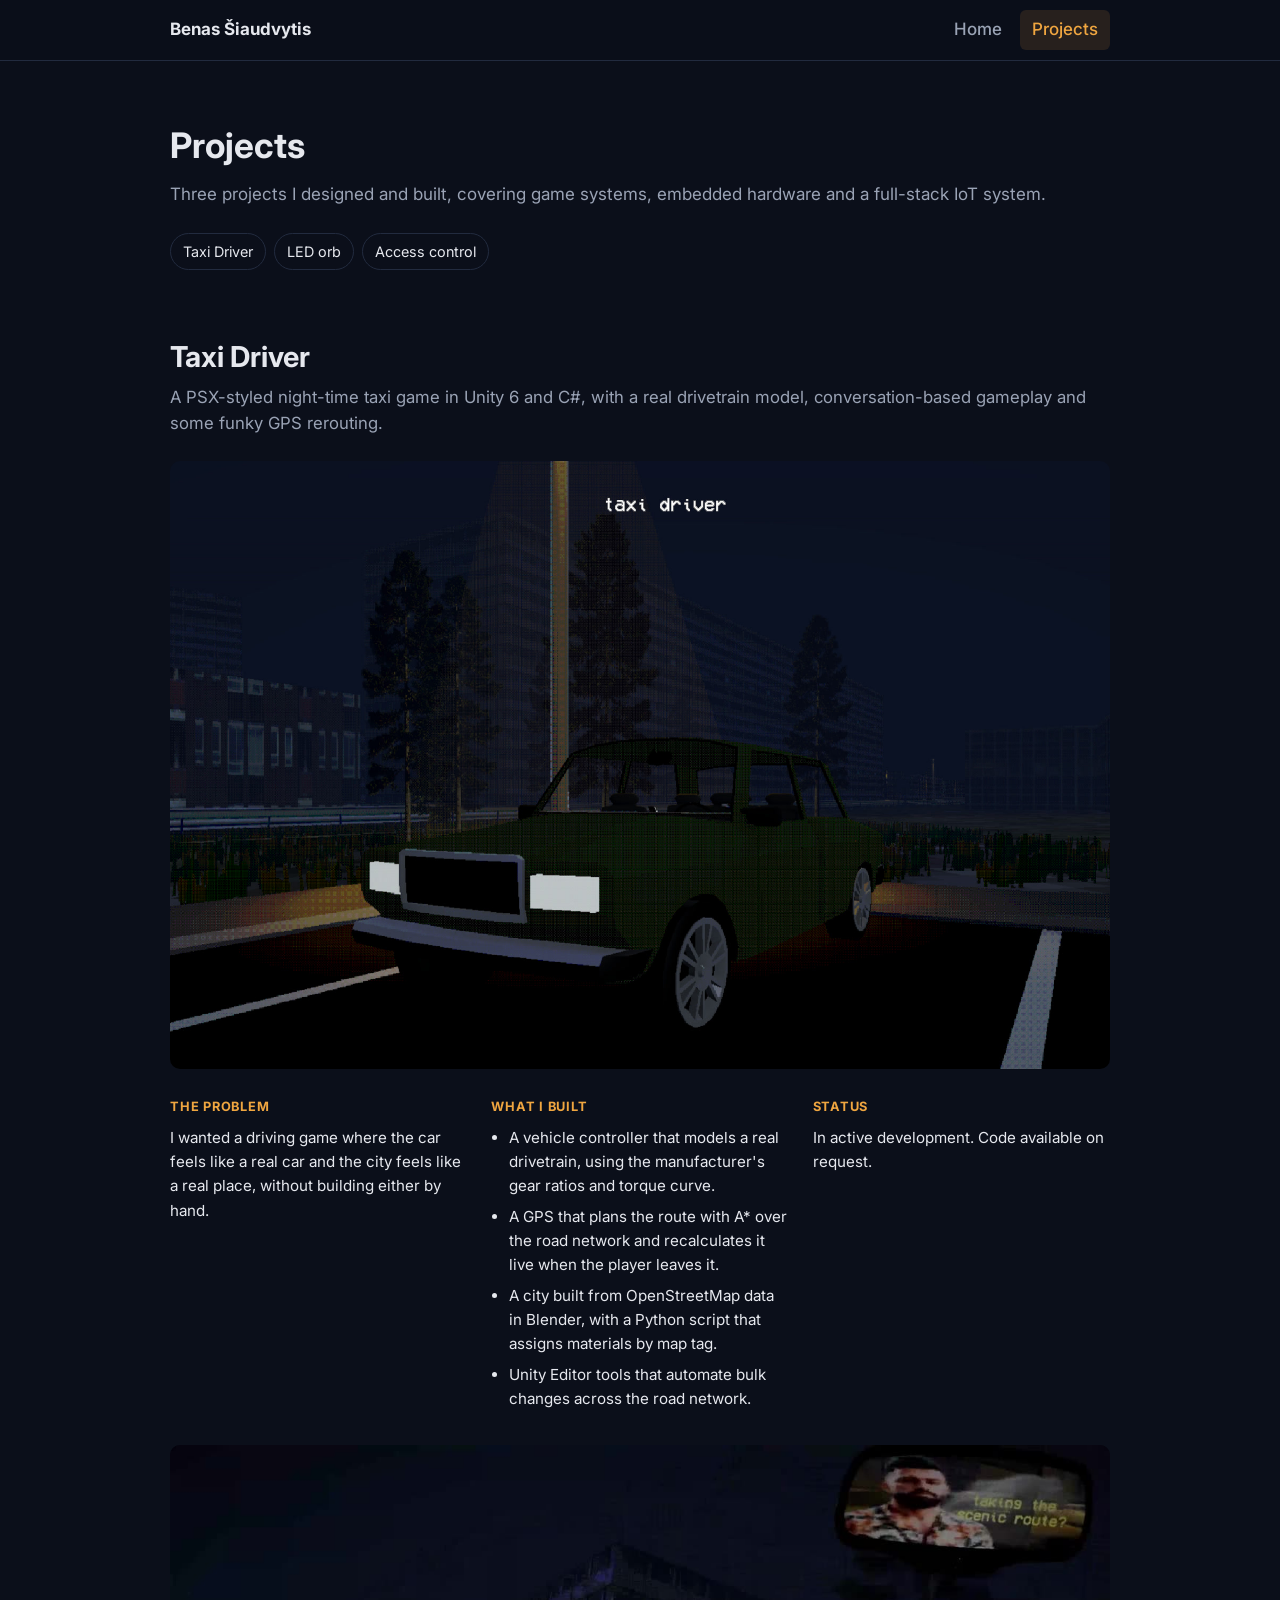
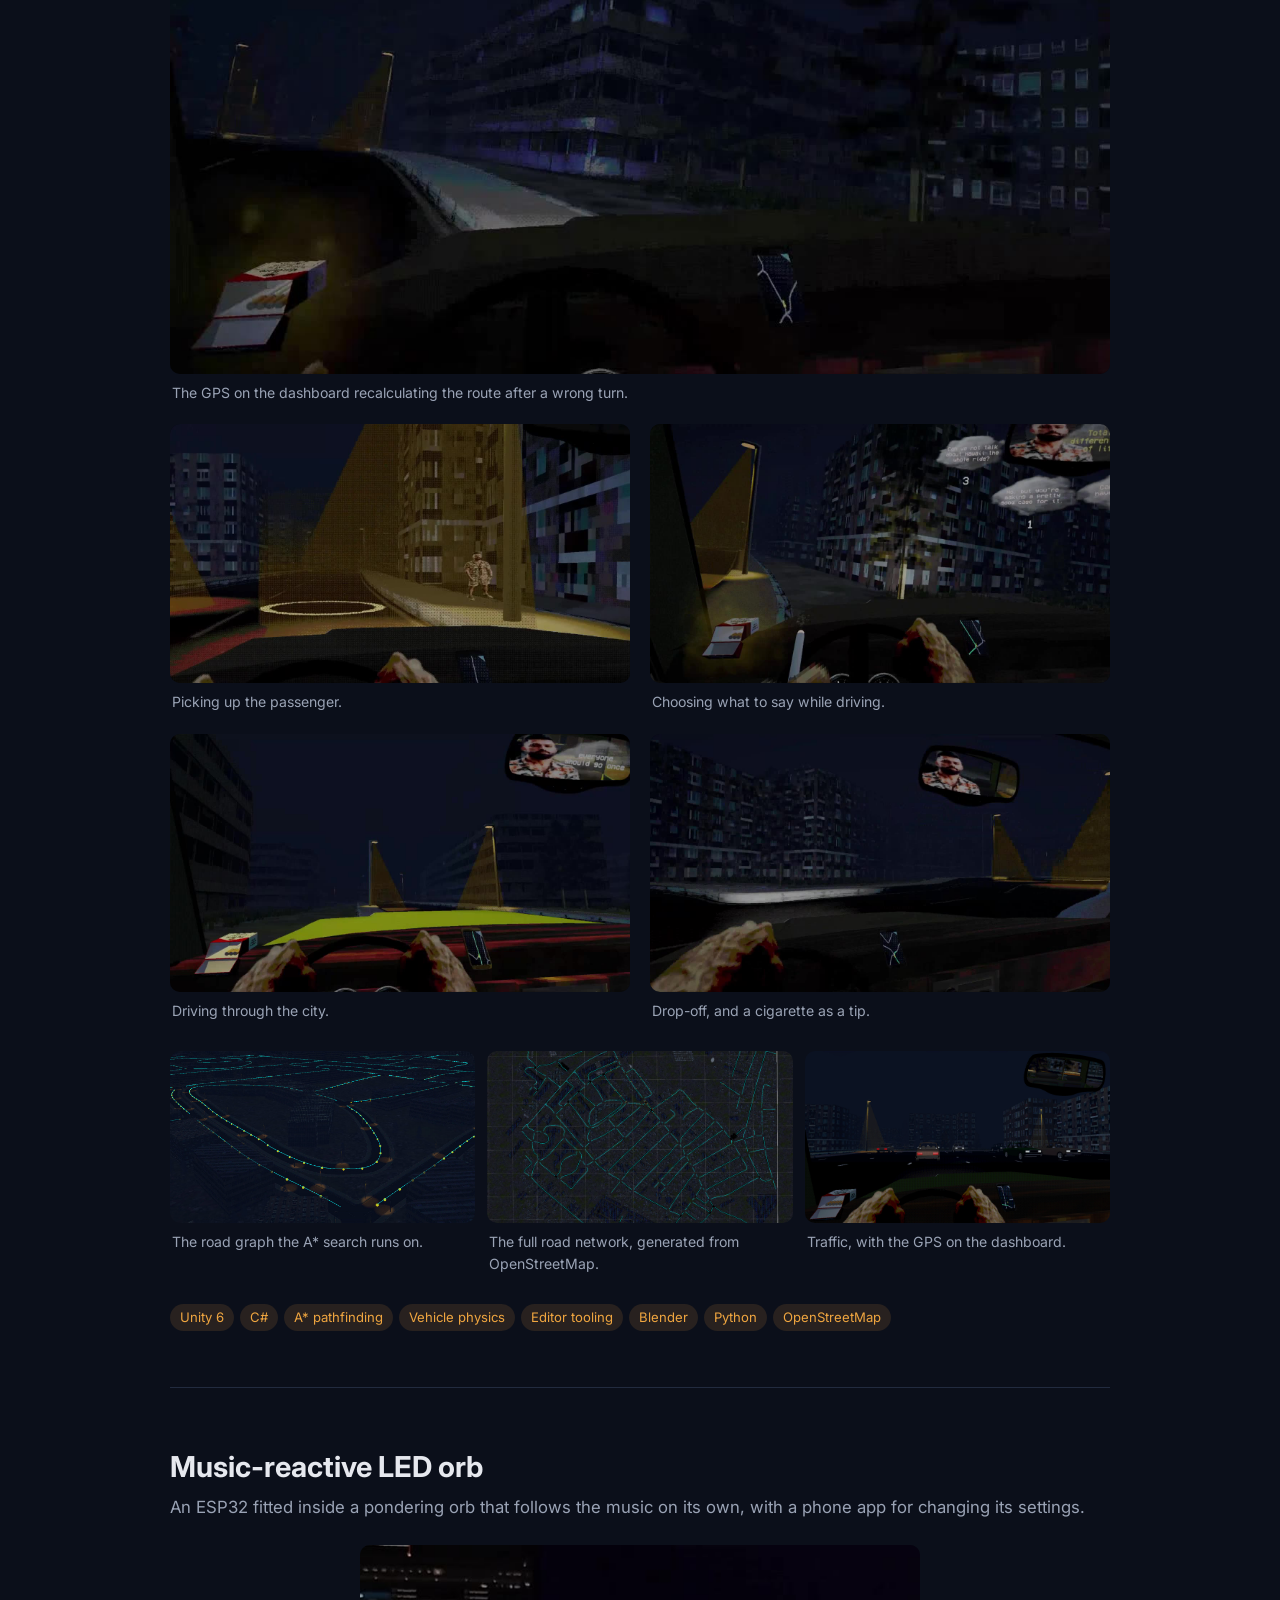
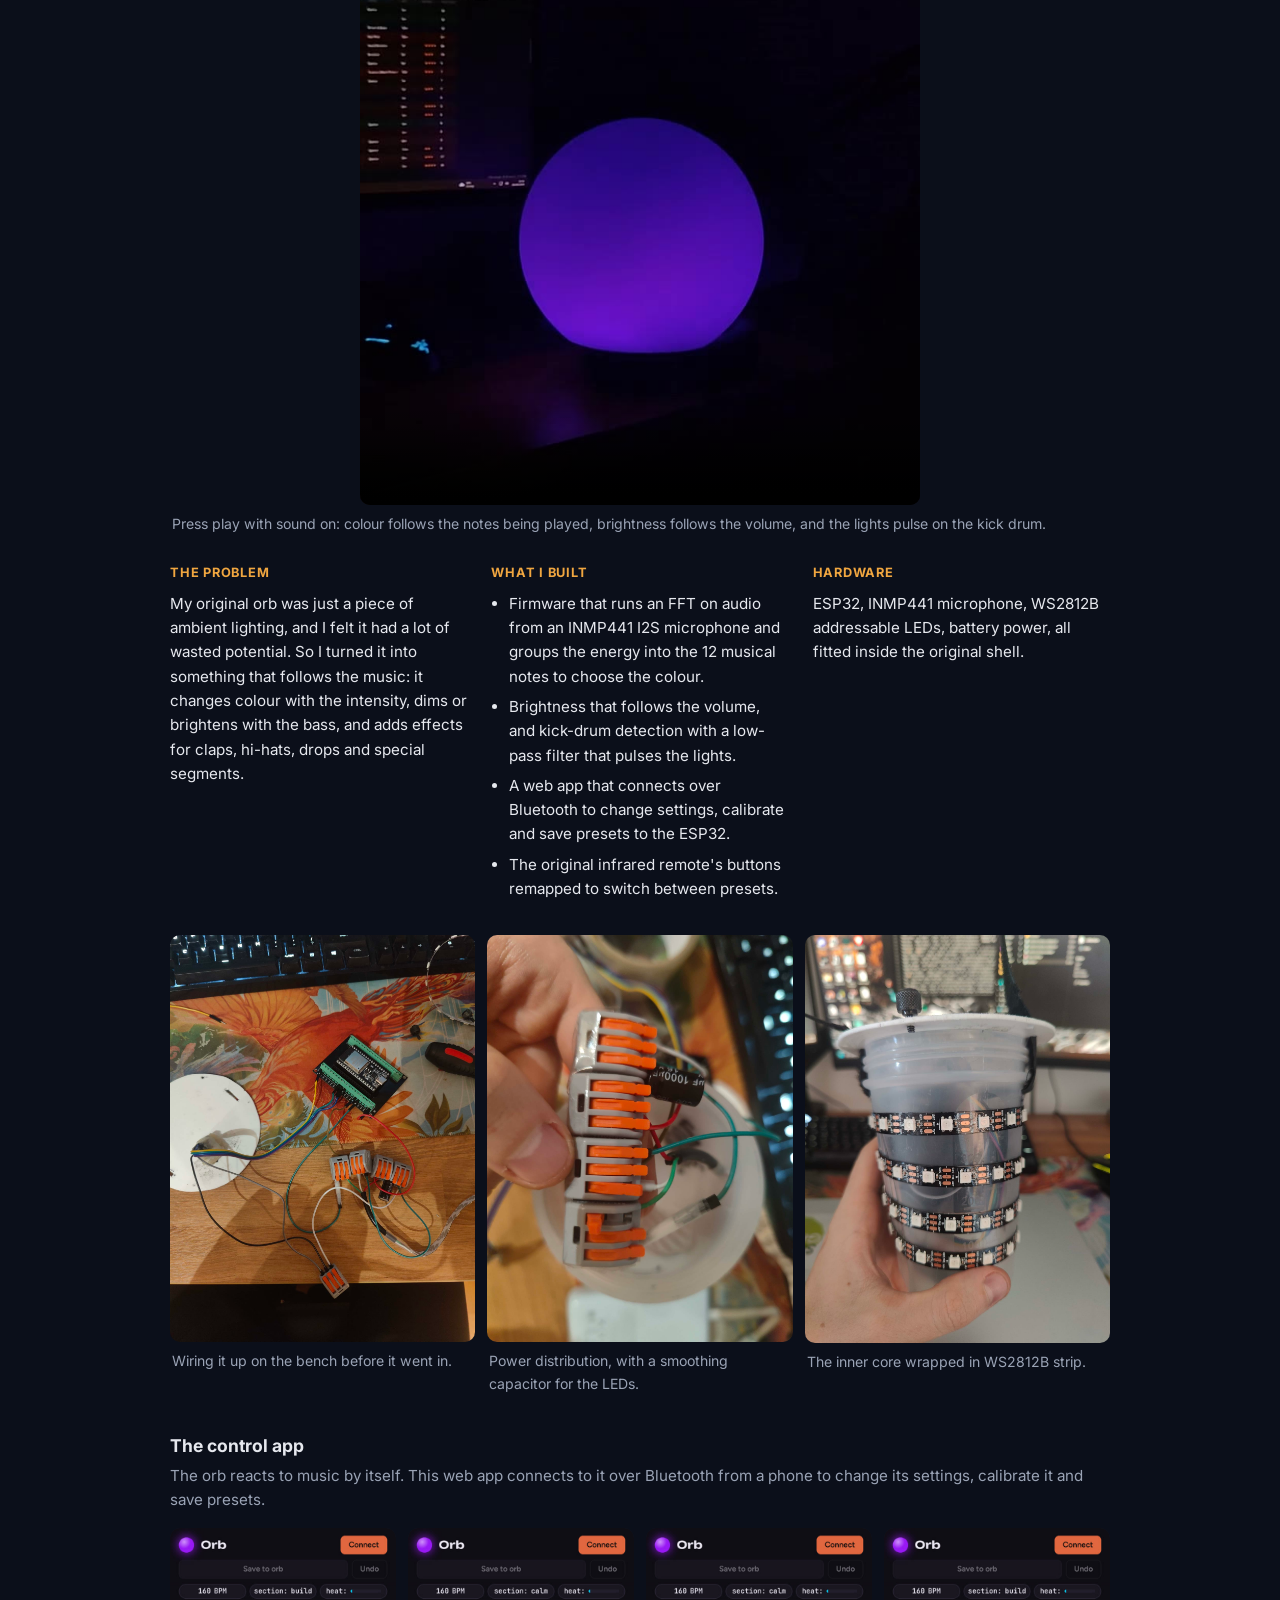
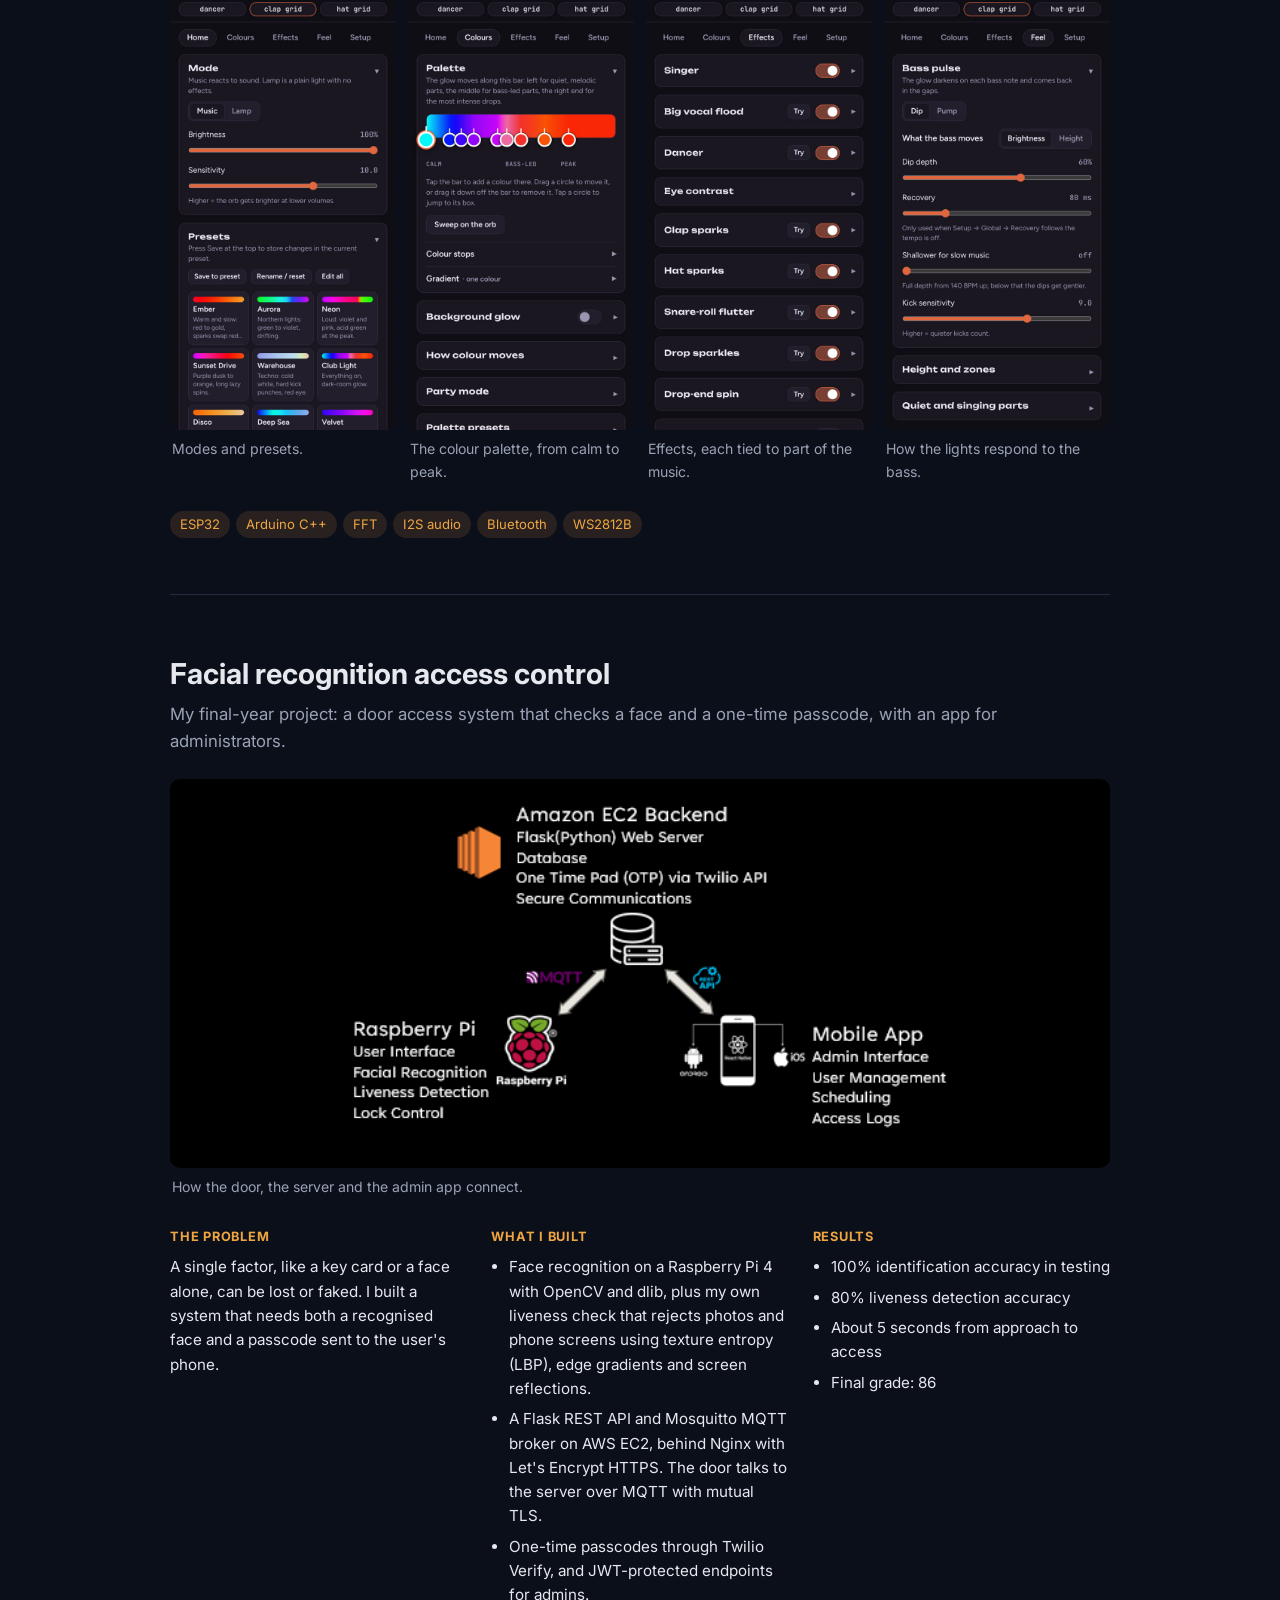
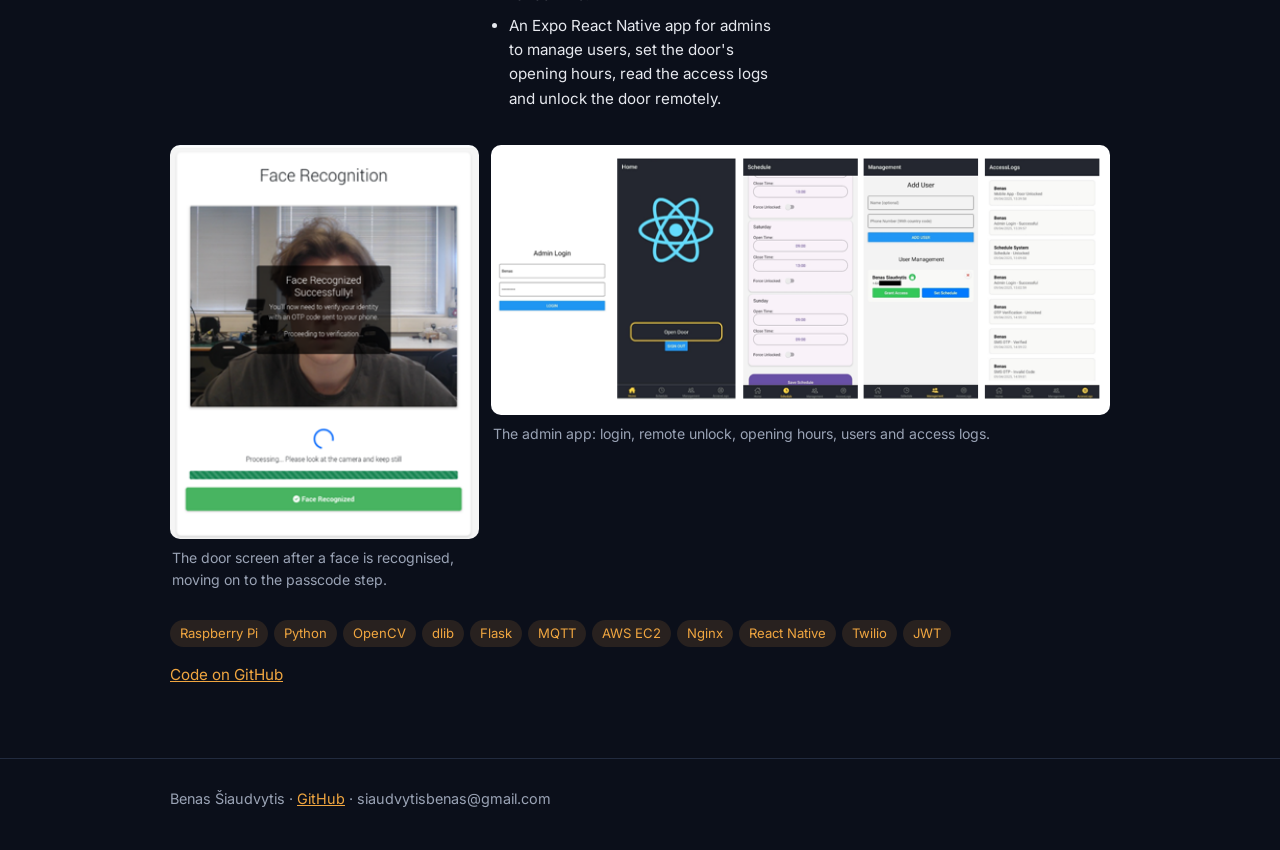
==== commit 3dcd2d45: "Fixed format issues" ====
--- a/projects.html
+++ b/projects.html
@@ -8,7 +8,7 @@
   <link rel="preconnect" href="https://fonts.googleapis.com">
   <link rel="preconnect" href="https://fonts.gstatic.com" crossorigin>
   <link href="https://fonts.googleapis.com/css2?family=Inter:wght@400;500;600;700&display=swap" rel="stylesheet">
-  <link rel="stylesheet" href="style.css?v=2">
+  <link rel="stylesheet" href="style.css?v=3">
 </head>
 <body>
   <header class="site-header">
--- a/style.css
+++ b/style.css
@@ -31,7 +31,7 @@
 a:hover { text-decoration-thickness: 2px; }
 :focus-visible { outline: 2px solid var(--accent); outline-offset: 2px; }
 
-img, video { display: block; max-width: 100%; }
+img, video { display: block; max-width: 100%; height: auto; }
 
 .wrap { max-width: var(--max); margin: 0 auto; padding: 0 20px; }
 
